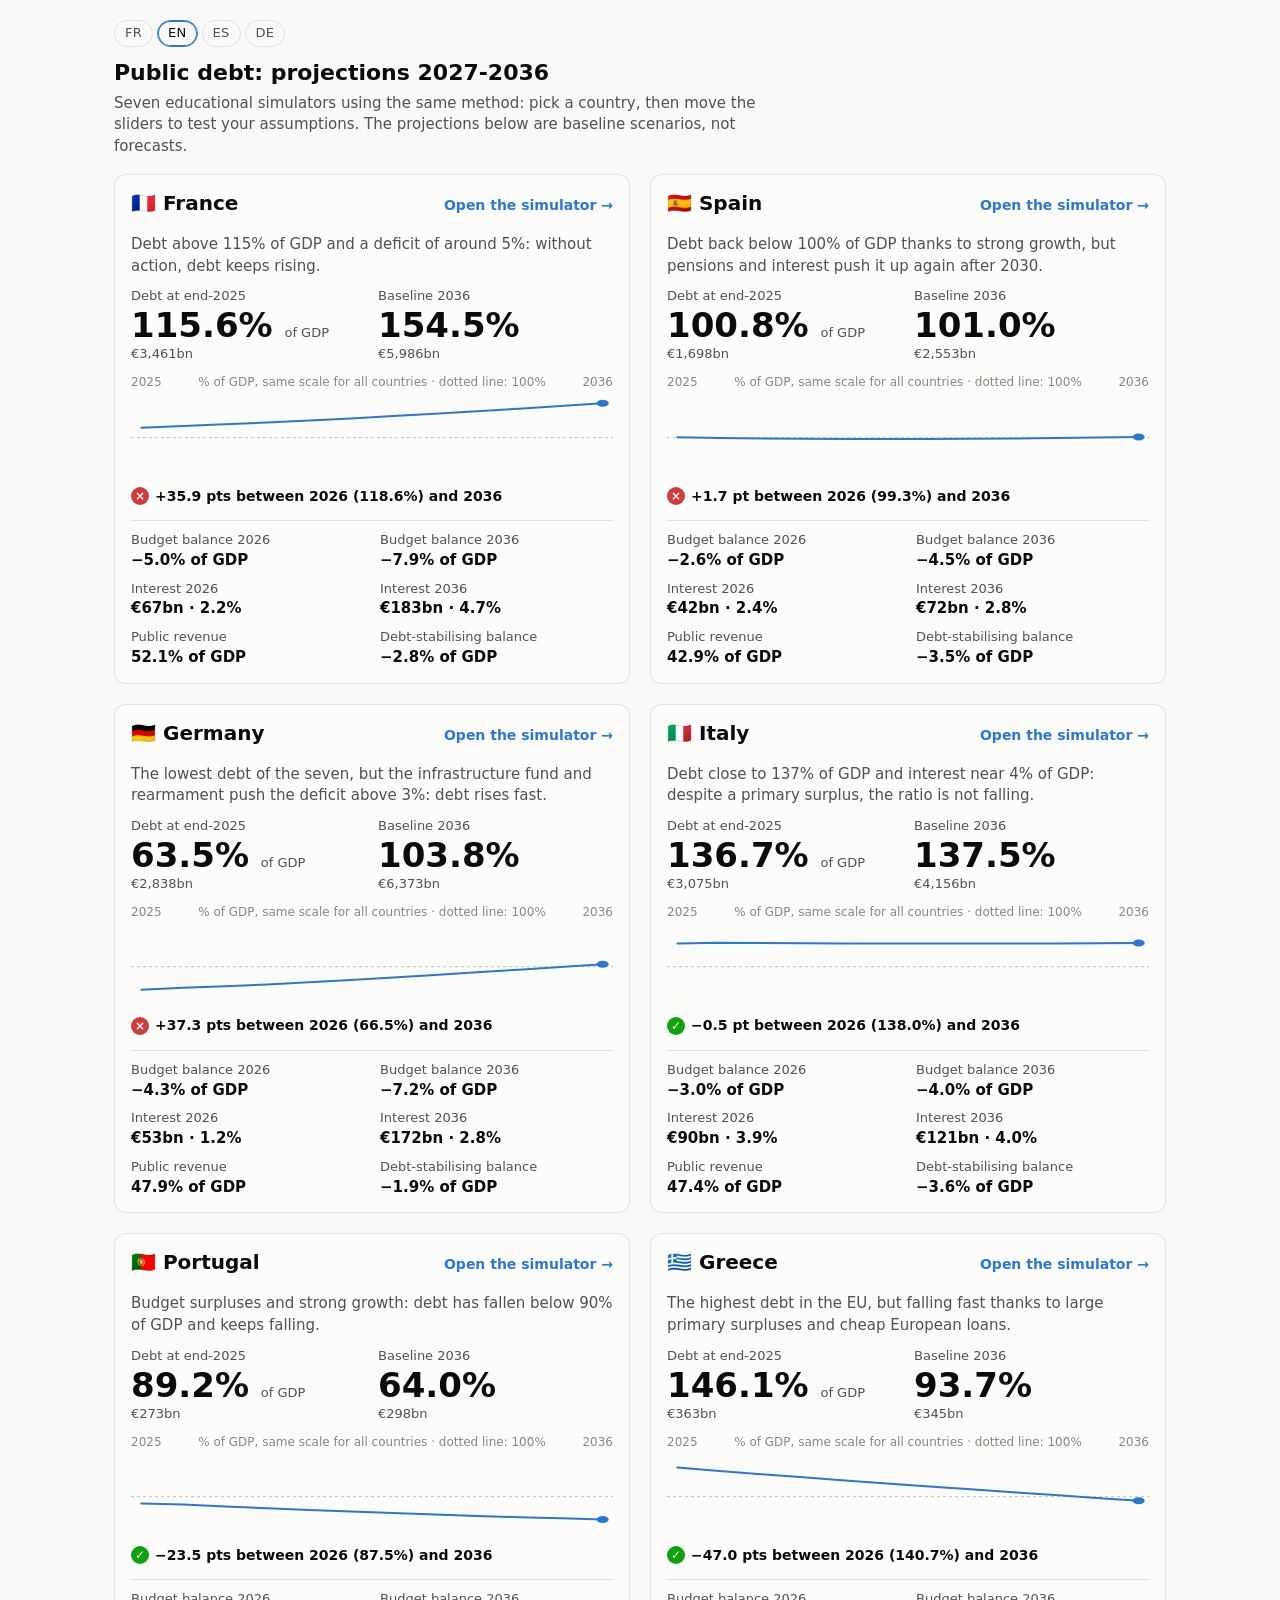
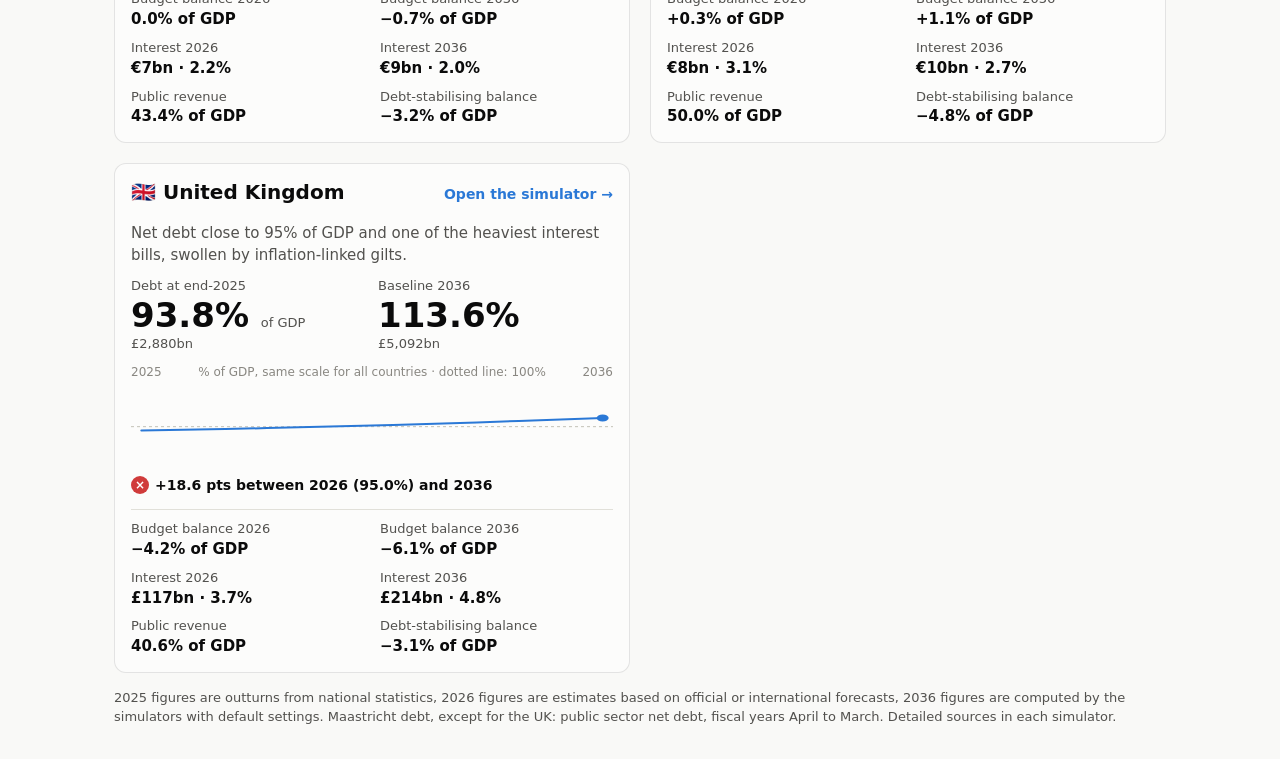
==== index.html @ 8c5188bf "Add Italy, Portugal and Greece simulators on a shared model The three new countries use a parametris" ====
<!doctype html>
<html lang="fr">
<head>
  <meta charset="utf-8">
  <meta name="viewport" content="width=device-width, initial-scale=1">
  <title>Dette publique en Europe : sept pays</title>
  <script>
    // Anciens liens de partage du simulateur français (réglages après « # ») : redirection.
    if (location.hash.length > 1) location.replace('fr/' + location.search + location.hash);
  </script>
  <link rel="stylesheet" href="style.css?v=10">
</head>
<body>
  <header class="entete accueil-entete">
    <div>
      <div class="barre-nav">
        <nav class="langues" id="langues" aria-label="Langue"></nav>
      </div>
      <h1 data-t="accueil.h1">Dette publique : projections 2027-2036</h1>
      <p class="chapo" data-t="accueil.chapo"></p>
    </div>
  </header>

  <main class="accueil" id="pays" aria-live="polite"></main>

  <p class="note accueil-note" data-t="accueil.note"></p>

  <script src="i18n.js?v=4"></script>
  <script src="fr/model.js?v=10"></script>
  <script src="es/model.js?v=3"></script>
  <script src="de/model.js?v=1"></script>
  <script src="uk/model.js?v=1"></script>
  <script src="modele.js?v=1"></script>
  <script src="it/model.js?v=1"></script>
  <script src="pt/model.js?v=1"></script>
  <script src="gr/model.js?v=1"></script>
  <script src="accueil.js?v=7"></script>
</body>
</html>
---- style.css ----
:root {
  color-scheme: light;
  --plan: #f9f9f7;
  --surface: #fcfcfb;
  --encre: #0b0b0b;
  --encre-2: #52514e;
  --muet: #898781;
  --grille: #e1e0d9;
  --axe: #c3c2b7;
  --bordure: rgba(11, 11, 11, 0.10);
  --serie-1: #2a78d6;
  --serie-2: #eb6834;
  --reference: #898781;
  --bon: #0ca30c;
  --alerte: #fab219;
  --critique: #d03b3b;
  --lavis: rgba(42, 120, 214, 0.08);
}
@media (prefers-color-scheme: dark) {
  :root {
    color-scheme: dark;
    --plan: #0d0d0d;
    --surface: #1a1a19;
    --encre: #ffffff;
    --encre-2: #c3c2b7;
    --grille: #2c2c2a;
    --axe: #383835;
    --bordure: rgba(255, 255, 255, 0.10);
    --serie-1: #3987e5;
    --serie-2: #d95926;
    --lavis: rgba(57, 135, 229, 0.12);
  }
}

* { box-sizing: border-box; }
body {
  margin: 0;
  background: var(--plan);
  color: var(--encre);
  font: 15px/1.45 system-ui, -apple-system, "Segoe UI", sans-serif;
}
h1 { font-size: 22px; margin: 0 0 4px; }
h2 { font-size: 15px; margin: 0; font-weight: 600; }
a { color: inherit; }

.entete {
  display: flex; flex-wrap: wrap; gap: 16px; align-items: flex-end; justify-content: space-between;
  padding: 20px 24px 16px; max-width: 1440px; margin: 0 auto;
}
.barre-nav { display: flex; flex-wrap: wrap; justify-content: space-between; align-items: center; gap: 8px 16px; margin: 0 0 10px; }
.pays, .langues { display: flex; flex-wrap: wrap; gap: 4px; }
.pays a, .langues a {
  text-decoration: none; font-size: 13px; color: var(--encre-2);
  padding: 3px 10px; border: 1px solid var(--bordure); border-radius: 999px;
}
.pays a:hover, .langues a:hover { background: var(--lavis); }
.langues a { font-variant-numeric: tabular-nums; letter-spacing: .02em; }
.pays a[aria-current="page"], .langues a[aria-current="true"] { color: var(--encre); border-color: var(--serie-1); box-shadow: inset 0 0 0 1px var(--serie-1); }
.chapo { margin: 0; color: var(--encre-2); max-width: 70ch; }
.prereglages { display: flex; flex-wrap: wrap; gap: 8px; }
.choix { display: flex; flex-direction: column; gap: 10px; min-width: 0; }
.partis { display: flex; flex-wrap: wrap; align-items: center; gap: 8px 12px; }
.partis[hidden] { display: none; }
.libelle-partis { font-size: 13px; font-weight: 600; color: var(--encre-2); }
button {
  font: inherit; color: var(--encre); background: var(--surface);
  border: 1px solid var(--bordure); border-radius: 8px; padding: 6px 12px; cursor: pointer;
}
button:hover { background: var(--lavis); }
button[aria-pressed="true"] { border-color: var(--serie-1); box-shadow: inset 0 0 0 1px var(--serie-1); }

.page {
  display: grid; grid-template-columns: 340px minmax(0, 1fr); gap: 20px;
  padding: 0 24px 40px; max-width: 1440px; margin: 0 auto; align-items: start;
}
.curseurs {
  position: sticky; top: 12px; max-height: calc(100vh - 24px); overflow-y: auto;
  background: var(--surface); border: 1px solid var(--bordure); border-radius: 12px; padding: 4px 16px 12px;
}
.groupe { border-bottom: 1px solid var(--grille); padding: 8px 0; }
.groupe:last-child { border-bottom: 0; }
.groupe > summary { font-weight: 600; cursor: pointer; padding: 4px 0; }
.curseur { margin: 10px 0 14px; }
.curseur .ligne { display: flex; justify-content: space-between; gap: 8px; align-items: baseline; }
.curseur label { font-size: 14px; }
.curseur output { font-variant-numeric: tabular-nums; font-weight: 600; white-space: nowrap; }
.curseur.modifie output::after {
  content: ""; display: inline-block; width: 6px; height: 6px; border-radius: 50%;
  background: var(--serie-1); margin-left: 6px; vertical-align: middle;
}
.curseur input[type="range"] { width: 100%; margin: 6px 0 2px; accent-color: var(--serie-1); }
.curseur .repere { font-size: 12px; color: var(--muet); margin: 0; }
.curseur.inactif { opacity: 0.45; }

/* Bandeau fixe des résultats, affiché quand les tuiles sont hors de l'écran. */
.bandeau {
  position: fixed; top: 0; left: 0; right: 0; z-index: 20;
  background: var(--surface); border-bottom: 1px solid var(--bordure);
  box-shadow: 0 2px 10px rgba(0, 0, 0, 0.08);
  transform: translateY(-110%); transition: transform .2s ease; visibility: hidden;
}
.bandeau.visible { transform: none; visibility: visible; }
.bandeau-contenu {
  display: flex; align-items: center; gap: 8px 24px; max-width: 1440px; margin: 0 auto; padding: 8px 24px;
}
.bandeau .verdict { margin: 0; }
.bandeau-case { display: flex; flex-direction: column; min-width: 0; line-height: 1.25; }
.bandeau-case .libelle { color: var(--encre-2); font-size: 12px; }
.bandeau-case b { font-size: 18px; font-variant-numeric: tabular-nums; white-space: nowrap; border-radius: 4px; }
.bandeau-case b small { font-size: 12px; font-weight: 400; color: var(--encre-2); }
.bandeau-case .detail { color: var(--encre-2); font-size: 12px; white-space: nowrap; overflow: hidden; text-overflow: ellipsis; }
.bandeau-case b.flash { animation: flash .6s ease-out; }
@keyframes flash { from { background: var(--lavis); box-shadow: 0 0 0 3px var(--lavis); } to { background: transparent; box-shadow: none; } }
@media (prefers-reduced-motion: reduce) {
  .bandeau { transition: none; }
  .bandeau-case b.flash { animation: none; }
}
.avec-bandeau .curseurs { top: 76px; max-height: calc(100vh - 88px); }
@media (max-width: 600px) {
  .bandeau-contenu { display: grid; grid-template-columns: auto 1fr 1fr; gap: 4px 12px; padding: 6px 16px; }
  .bandeau .verdict { grid-row: span 2; }
  .bandeau-case b { font-size: 16px; }
}

.resultats { display: grid; gap: 16px; min-width: 0; container-type: inline-size; }
.tuiles { display: grid; grid-template-columns: 1.4fr 1fr 1fr; gap: 12px; }
.tuiles .tuile.hero { grid-row: span 2; }
.tuile {
  background: var(--surface); border: 1px solid var(--bordure); border-radius: 12px; padding: 14px 16px;
  min-width: 0;
}
.tuile .libelle { color: var(--encre-2); font-size: 13px; }
.tuile .valeur { font-size: 26px; font-weight: 600; line-height: 1.2; margin-top: 2px; }
.tuile.hero .valeur { font-size: 52px; line-height: 1.05; }
.tuile .detail { color: var(--encre-2); font-size: 13px; margin-top: 4px; }
.verdict { display: inline-flex; align-items: center; gap: 6px; margin-top: 8px; font-weight: 600; font-size: 14px; }
.verdict .pastille {
  width: 18px; height: 18px; border-radius: 50%; display: inline-grid; place-items: center;
  color: #fff; font-size: 12px; line-height: 1;
}
.verdict[data-etat="bon"] .pastille { background: var(--bon); }
.verdict[data-etat="alerte"] .pastille { background: var(--alerte); color: #0b0b0b; }
.verdict[data-etat="critique"] .pastille { background: var(--critique); }

.carte {
  background: var(--surface); border: 1px solid var(--bordure); border-radius: 12px; padding: 14px 16px;
  min-width: 0;
}
.carte > header { display: flex; flex-wrap: wrap; gap: 8px 16px; justify-content: space-between; align-items: baseline; margin-bottom: 6px; }
.carte summary { font-weight: 600; cursor: pointer; }
.duo { display: grid; grid-template-columns: 1fr 1fr; gap: 16px; }
.legende { display: flex; flex-wrap: wrap; gap: 4px 14px; font-size: 13px; color: var(--encre-2); }
.legende span { display: inline-flex; align-items: center; gap: 6px; }
.legende i { width: 14px; height: 2px; border-radius: 1px; display: inline-block; }
.note { margin: 6px 0 0; font-size: 13px; color: var(--encre-2); }
.fiche-parti h3 { font-size: 14px; margin: 12px 0 4px; }
.fiche-parti ul { margin: 0; padding-left: 20px; }
.fiche-parti li { margin: 3px 0; }
.date-parti { margin: 0; font-size: 13px; color: var(--encre-2); }
.avis-parti { margin: 12px 0 0; padding: 8px 12px; border-left: 3px solid var(--serie-1); background: var(--lavis); border-radius: 4px; }
.fiche-parti .note a { overflow-wrap: anywhere; }
.graphique { position: relative; width: 100%; }
.graphique svg { display: block; width: 100%; overflow: visible; }
.graphique text { font: 12px system-ui, -apple-system, "Segoe UI", sans-serif; fill: var(--muet); font-variant-numeric: tabular-nums; }
.graphique text.etiquette { fill: var(--encre); font-weight: 600; }

.infobulle {
  position: fixed; z-index: 10; pointer-events: none;
  background: var(--surface); border: 1px solid var(--bordure); border-radius: 8px;
  box-shadow: 0 4px 16px rgba(0, 0, 0, 0.14); padding: 8px 10px; font-size: 13px; min-width: 150px;
}
.infobulle b { display: block; margin-bottom: 4px; }
.infobulle div { display: flex; justify-content: space-between; gap: 14px; color: var(--encre-2); }
.infobulle div span:first-child { display: inline-flex; align-items: center; gap: 6px; }
.infobulle i { width: 10px; height: 2px; display: inline-block; border-radius: 1px; }
.infobulle div span:last-child { color: var(--encre); font-variant-numeric: tabular-nums; font-weight: 600; }

.tableau-defilant { overflow-x: auto; margin-top: 10px; }
table { border-collapse: collapse; width: 100%; font-size: 13px; font-variant-numeric: tabular-nums; }
th, td { padding: 6px 10px; text-align: right; border-bottom: 1px solid var(--grille); white-space: nowrap; }
th { color: var(--encre-2); font-weight: 600; }
th:first-child, td:first-child { text-align: left; }
tr.depart td { color: var(--encre-2); }

.texte { margin-top: 10px; color: var(--encre-2); max-width: 80ch; }
.texte p { margin: 0 0 10px; }
.texte ul { margin: 0 0 10px; padding-left: 20px; }
.sources { list-style: none; padding: 0; margin: 10px 0 0; display: grid; gap: 12px; }
.sources li { font-size: 14px; }
.sources .usage { color: var(--encre-2); font-size: 13px; }

@media (max-width: 1000px) {
  .page { grid-template-columns: 1fr; padding: 0 16px 32px; }
  .entete { padding: 16px; }
  .curseurs { position: static; max-height: none; }
  .tuiles { grid-template-columns: 1fr 1fr; }
  .tuiles .tuile.hero { grid-column: 1 / -1; grid-row: auto; }
  .duo { grid-template-columns: 1fr; }
}

@container (max-width: 760px) {
  .tuiles { grid-template-columns: 1fr 1fr; }
  .tuiles .tuile.hero { grid-column: 1 / -1; grid-row: auto; }
  .duo { grid-template-columns: 1fr; }
}
@container (max-width: 460px) {
  .tuiles { grid-template-columns: 1fr; }
}

.groupe > .repere { font-size: 12px; color: var(--muet); margin: 4px 0 0; }
.poste { display: grid; grid-template-columns: 200px minmax(60px, 1fr) 270px; gap: 12px; align-items: center; padding: 5px 0; font-size: 14px; }
.poste .piste { position: relative; height: 12px; }
.poste .barre { position: absolute; left: 0; top: 0; bottom: 0; background: var(--serie-1); border-radius: 0 4px 4px 0; }
.poste .repere-depart { position: absolute; top: -3px; bottom: -3px; width: 2px; margin-left: -1px; background: var(--encre); box-shadow: 0 0 0 1px var(--surface); }
.poste .chiffres { color: var(--encre-2); font-size: 13px; font-variant-numeric: tabular-nums; text-align: right; white-space: nowrap; }
.poste .chiffres b { color: var(--encre); }
@container (max-width: 620px) {
  .poste { grid-template-columns: 1fr auto; gap: 2px 12px; }
  .poste .piste { grid-column: 1 / -1; grid-row: 2; }
  .poste .chiffres { white-space: normal; }
}

.groupe > .resume { font-size: 13px; font-weight: 600; margin: 8px 0 0; }

.groupe > summary { display: flex; align-items: center; gap: 8px; }
.groupe > summary::before { content: "▸"; color: var(--muet); width: 12px; }
.groupe[open] > summary::before { content: "▾"; }
.groupe > summary::-webkit-details-marker { display: none; }
.groupe > summary { list-style: none; }
.pastille-groupe {
  margin-left: auto; min-width: 20px; height: 20px; padding: 0 6px; border-radius: 10px;
  background: var(--serie-1); color: #fff; font-size: 12px; line-height: 20px; text-align: center;
}

/* Page d'accueil */
.accueil {
  display: grid; grid-template-columns: repeat(auto-fit, minmax(min(100%, 420px), 1fr)); gap: 20px;
  max-width: 1100px; margin: 0 auto; padding: 0 24px;
}
.pays-carte { display: flex; flex-direction: column; gap: 10px; text-decoration: none; color: inherit; transition: border-color .15s, box-shadow .15s; }
.pays-carte:hover, .pays-carte:focus-visible { border-color: var(--serie-1); box-shadow: inset 0 0 0 1px var(--serie-1); outline: none; }
.pays-carte h2 { font-size: 20px; }
.pays-carte .ouvrir { color: var(--serie-1); font-size: 14px; font-weight: 600; }
.pays-resume { margin: 0; color: var(--encre-2); }
.pays-hero { display: grid; grid-template-columns: 1fr 1fr; gap: 12px; }
.pays-hero .libelle, .pays-chiffres dt { color: var(--encre-2); font-size: 13px; }
.pays-hero .valeur { font-size: 34px; font-weight: 600; line-height: 1.15; }
.pays-hero .valeur .libelle { font-size: 13px; font-weight: 400; }
.pays-hero .detail { color: var(--encre-2); font-size: 13px; }
.mini-courbe { width: 100%; height: 72px; display: block; }
.mini-legende { display: flex; justify-content: space-between; gap: 8px; font-size: 12px; color: var(--muet); margin-bottom: -6px; }
.accueil-entete { max-width: 1100px; }
.pays-chiffres {
  display: grid; grid-template-columns: 1fr 1fr; gap: 8px 16px; margin: 4px 0 0;
  padding-top: 10px; border-top: 1px solid var(--grille);
}
.pays-chiffres dd { margin: 0; font-weight: 600; }
.accueil-note { max-width: 1100px; margin: 16px auto 32px; padding: 0 24px; }
@media (max-width: 600px) {
  .accueil, .accueil-note { padding: 0 16px; }
  .pays-hero .valeur { font-size: 28px; }
}
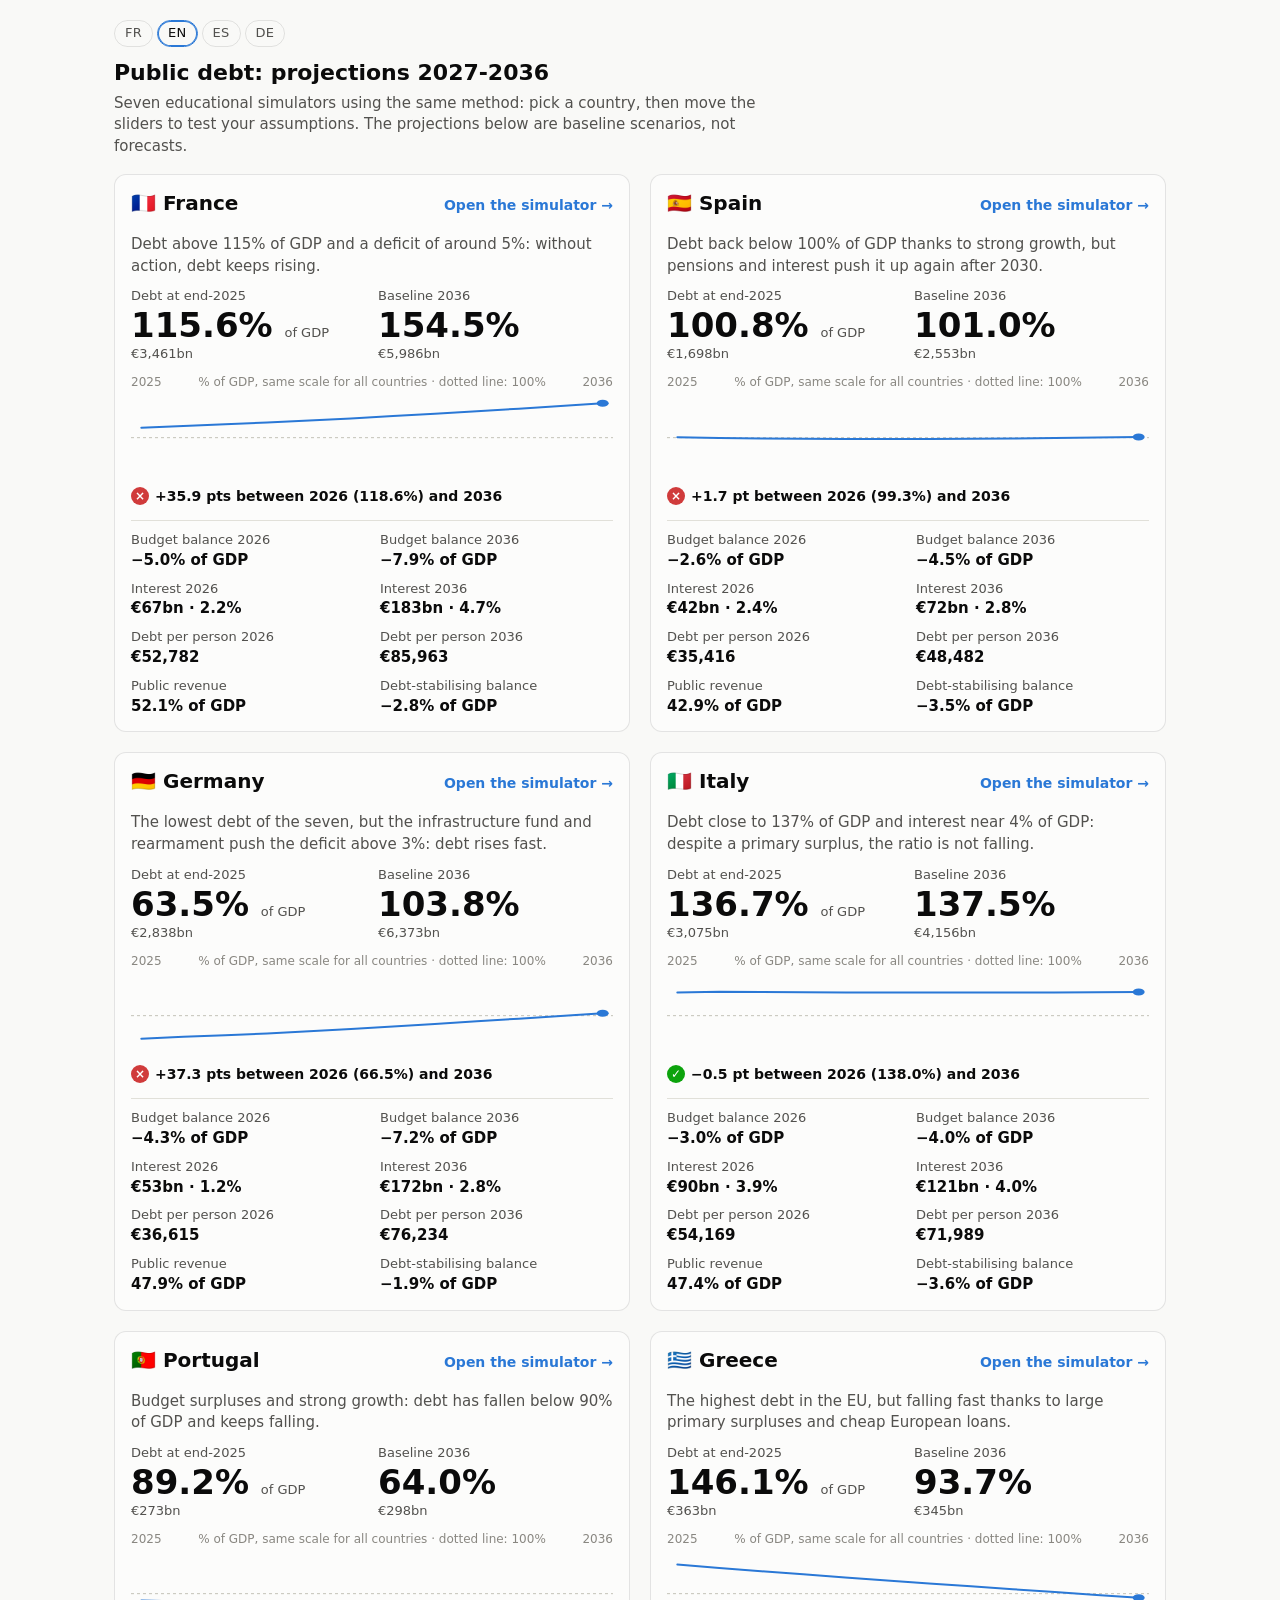
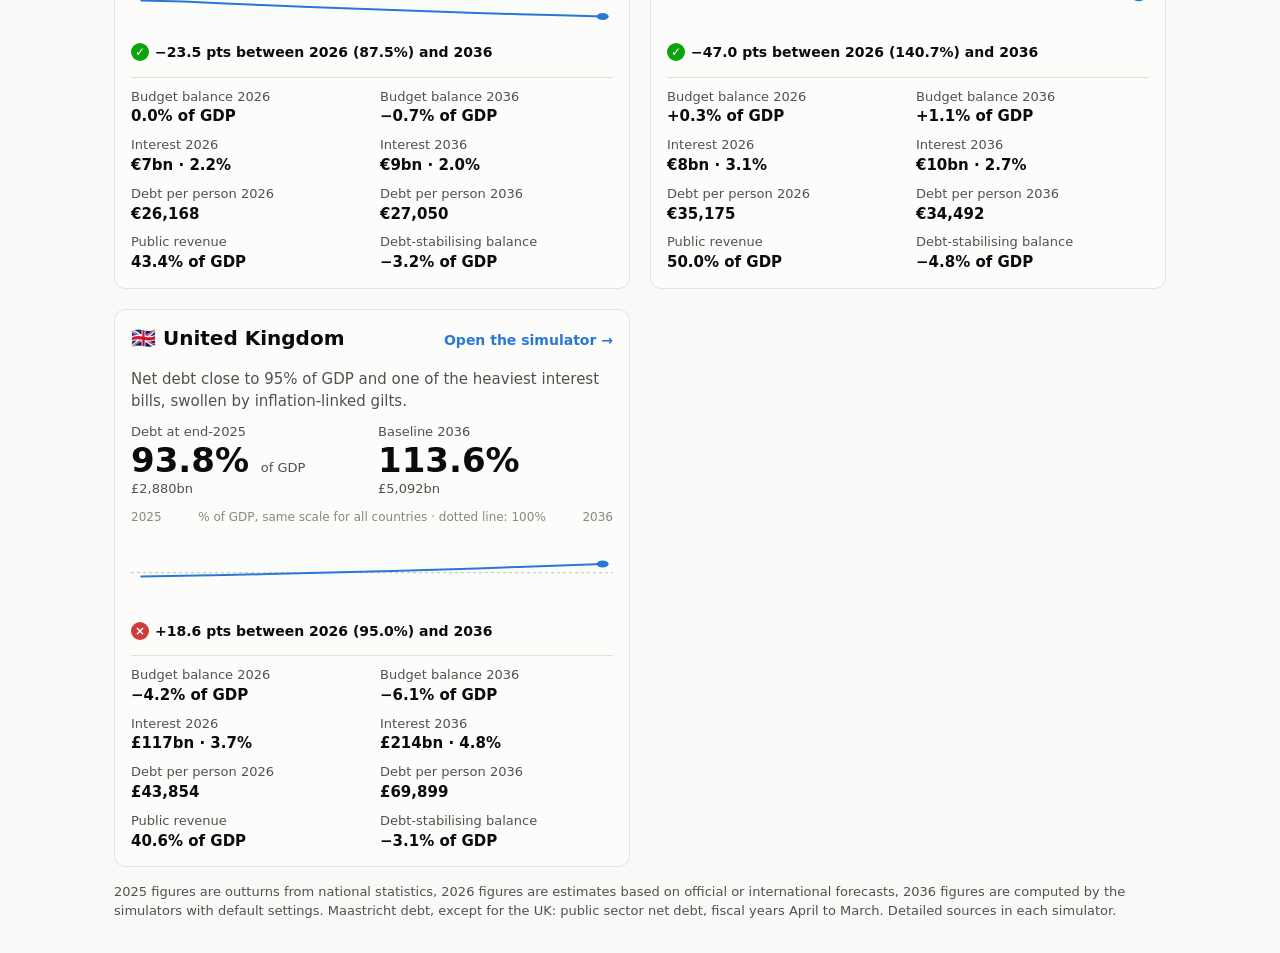
==== commit 6ebcb3fb: "Merge main: per-person indicators and party presets with the new countries Resolves script-version c" ====
--- a/index.html
+++ b/index.html
@@ -8,7 +8,7 @@
     // Anciens liens de partage du simulateur français (réglages après « # ») : redirection.
     if (location.hash.length > 1) location.replace('fr/' + location.search + location.hash);
   </script>
-  <link rel="stylesheet" href="style.css?v=10">
+  <link rel="stylesheet" href="style.css?v=14">
 </head>
 <body>
   <header class="entete accueil-entete">
@@ -25,15 +25,15 @@
 
   <p class="note accueil-note" data-t="accueil.note"></p>
 
-  <script src="i18n.js?v=4"></script>
-  <script src="fr/model.js?v=10"></script>
-  <script src="es/model.js?v=3"></script>
-  <script src="de/model.js?v=1"></script>
-  <script src="uk/model.js?v=1"></script>
+  <script src="i18n.js?v=5"></script>
+  <script src="fr/model.js?v=11"></script>
+  <script src="es/model.js?v=4"></script>
+  <script src="de/model.js?v=2"></script>
+  <script src="uk/model.js?v=2"></script>
   <script src="modele.js?v=1"></script>
   <script src="it/model.js?v=1"></script>
   <script src="pt/model.js?v=1"></script>
   <script src="gr/model.js?v=1"></script>
-  <script src="accueil.js?v=7"></script>
+  <script src="accueil.js?v=8"></script>
 </body>
 </html>
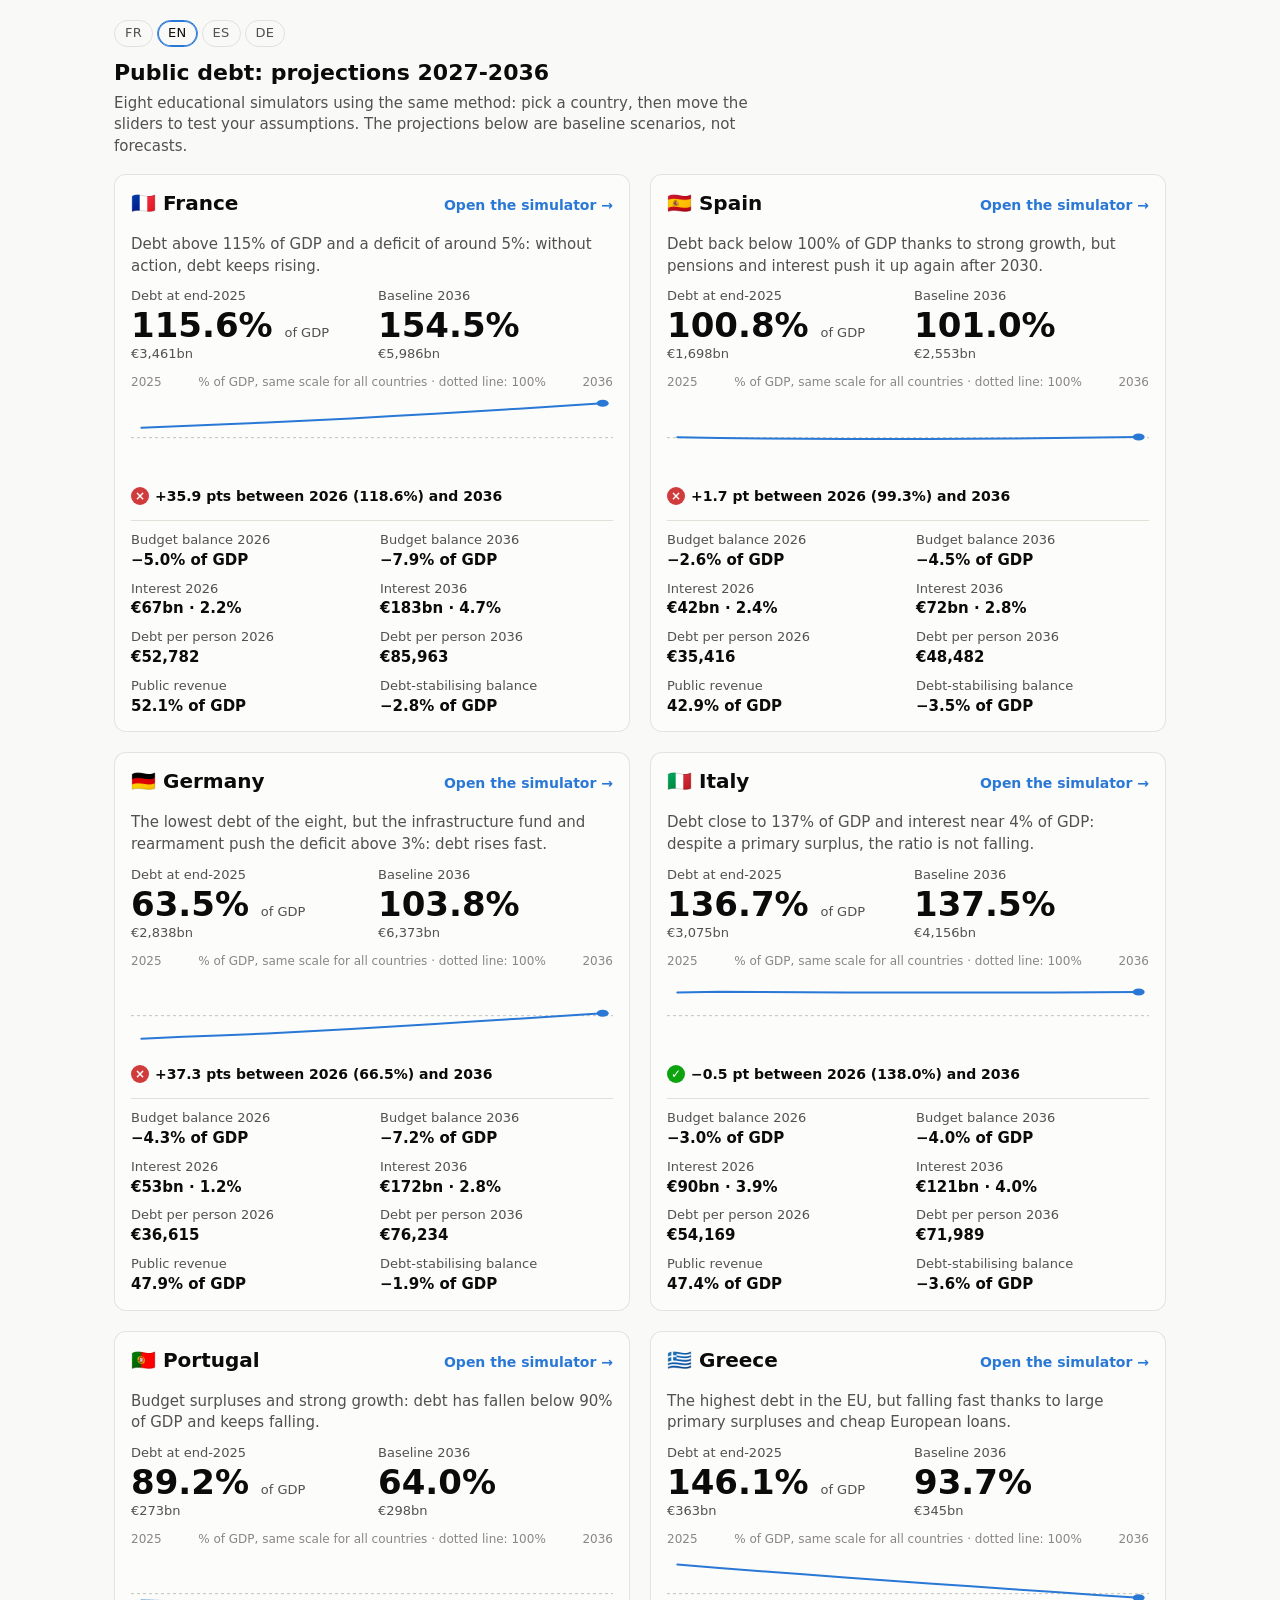
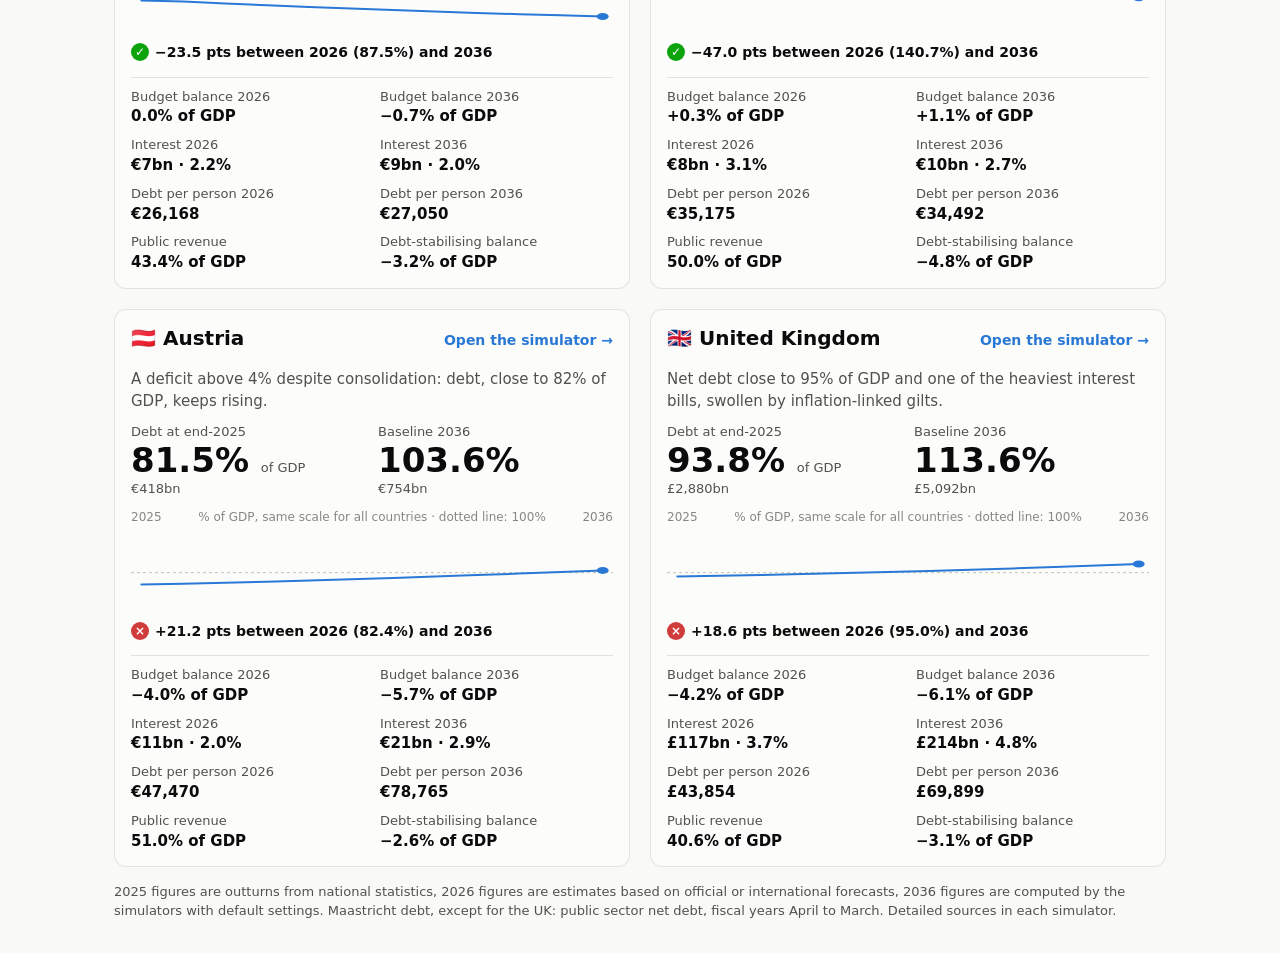
==== commit 5b9c22cc: "Add Austria simulator on the shared model Austria joins Italy, Portugal and Greece on modele.js: Sta" ====
--- a/index.html
+++ b/index.html
@@ -3,7 +3,7 @@
 <head>
   <meta charset="utf-8">
   <meta name="viewport" content="width=device-width, initial-scale=1">
-  <title>Dette publique en Europe : sept pays</title>
+  <title>Dette publique en Europe : huit pays</title>
   <script>
     // Anciens liens de partage du simulateur français (réglages après « # ») : redirection.
     if (location.hash.length > 1) location.replace('fr/' + location.search + location.hash);
@@ -25,7 +25,7 @@
 
   <p class="note accueil-note" data-t="accueil.note"></p>
 
-  <script src="i18n.js?v=5"></script>
+  <script src="i18n.js?v=6"></script>
   <script src="fr/model.js?v=11"></script>
   <script src="es/model.js?v=4"></script>
   <script src="de/model.js?v=2"></script>
@@ -34,6 +34,7 @@
   <script src="it/model.js?v=1"></script>
   <script src="pt/model.js?v=1"></script>
   <script src="gr/model.js?v=1"></script>
-  <script src="accueil.js?v=8"></script>
+  <script src="at/model.js?v=1"></script>
+  <script src="accueil.js?v=9"></script>
 </body>
 </html>
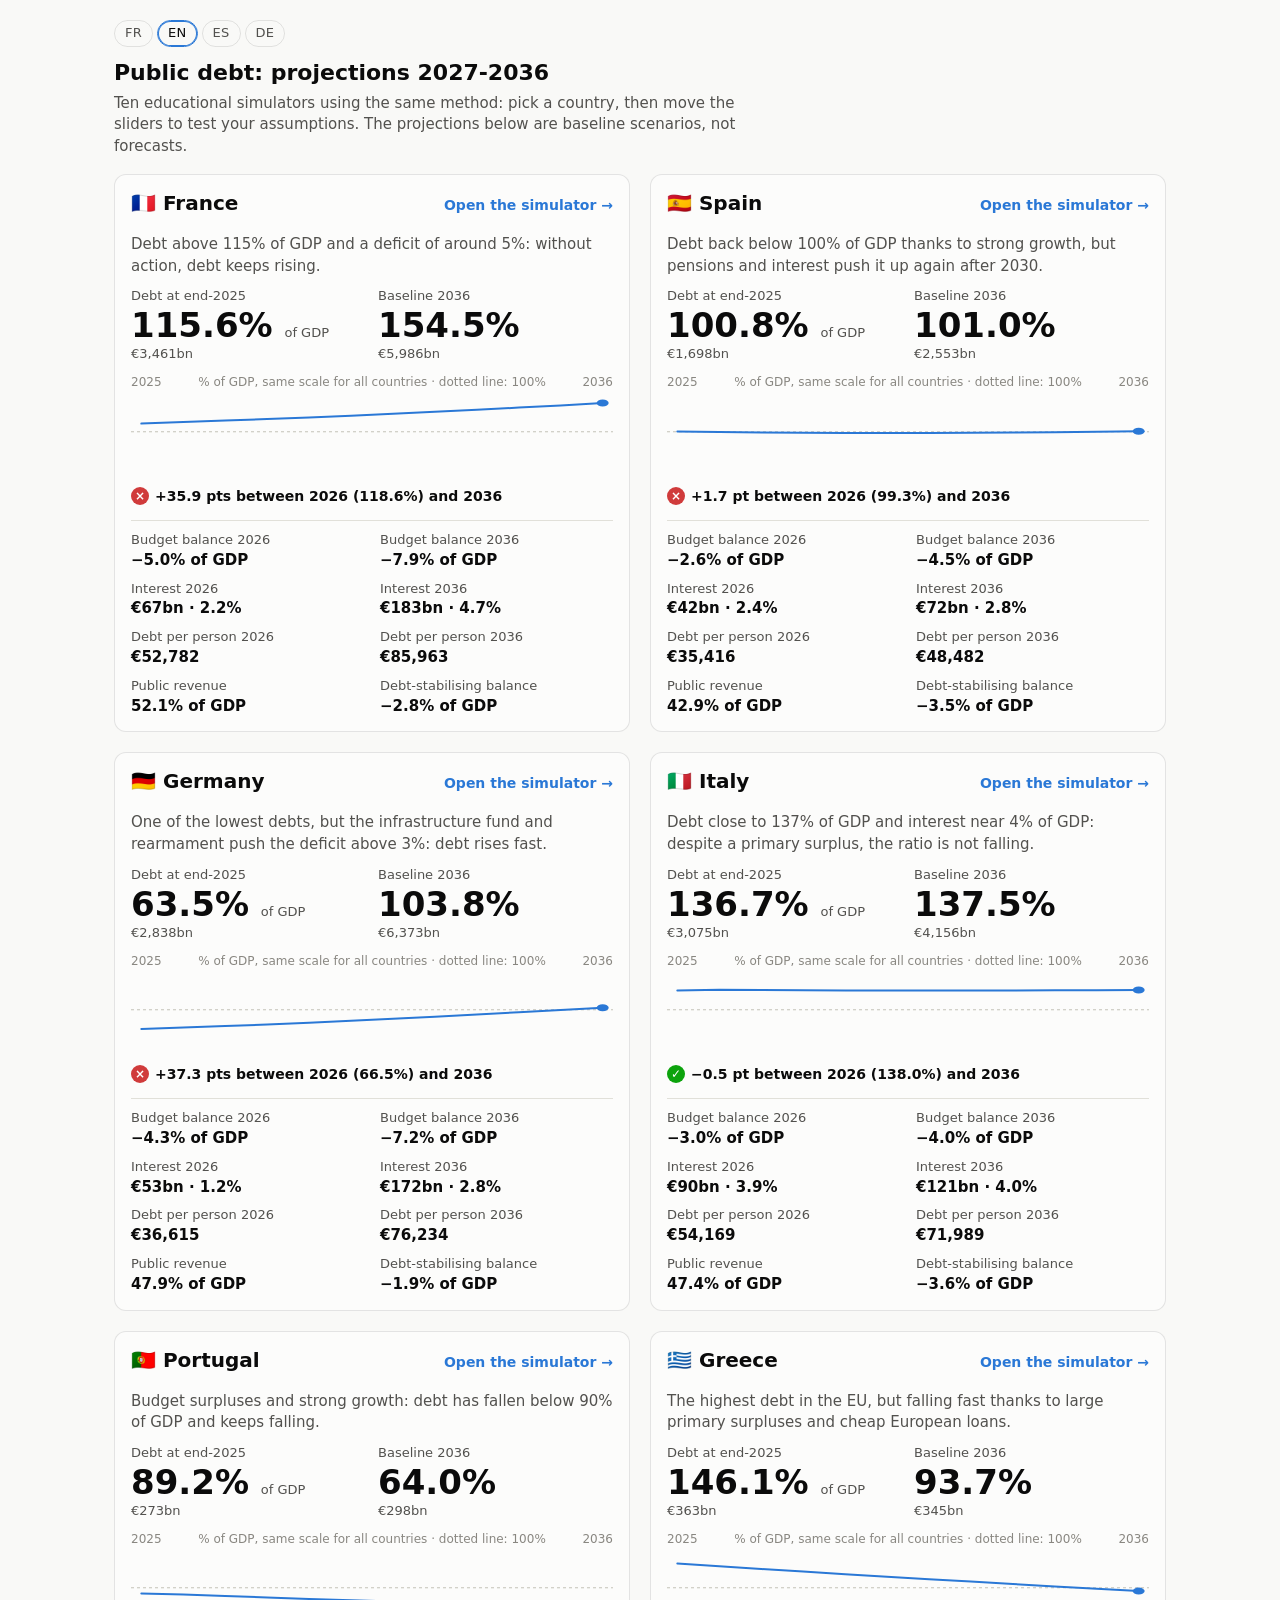
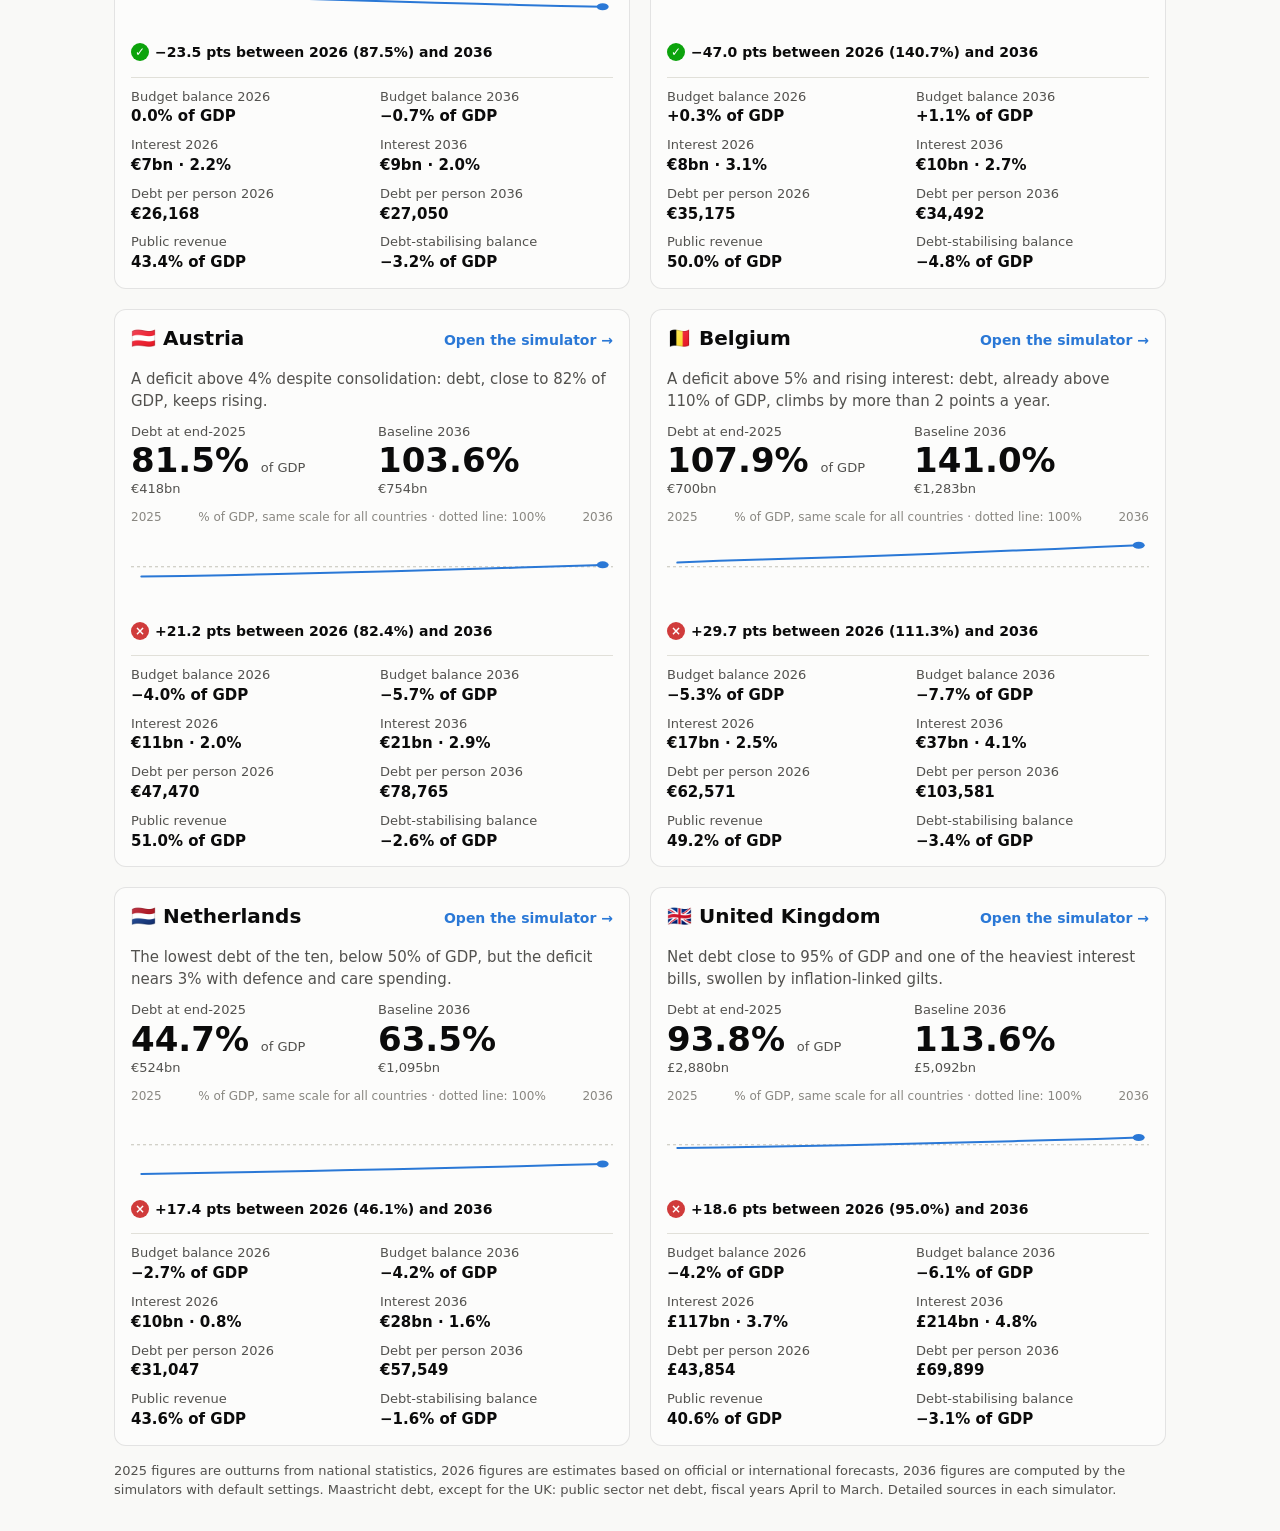
==== commit 6331e08d: "Add Belgium and Netherlands simulators on the shared model Figures checked against official sources:" ====
--- a/index.html
+++ b/index.html
@@ -3,7 +3,7 @@
 <head>
   <meta charset="utf-8">
   <meta name="viewport" content="width=device-width, initial-scale=1">
-  <title>Dette publique en Europe : huit pays</title>
+  <title>Dette publique en Europe : dix pays</title>
   <script>
     // Anciens liens de partage du simulateur français (réglages après « # ») : redirection.
     if (location.hash.length > 1) location.replace('fr/' + location.search + location.hash);
@@ -25,7 +25,7 @@
 
   <p class="note accueil-note" data-t="accueil.note"></p>
 
-  <script src="i18n.js?v=6"></script>
+  <script src="i18n.js?v=7"></script>
   <script src="fr/model.js?v=11"></script>
   <script src="es/model.js?v=4"></script>
   <script src="de/model.js?v=2"></script>
@@ -35,6 +35,8 @@
   <script src="pt/model.js?v=1"></script>
   <script src="gr/model.js?v=1"></script>
   <script src="at/model.js?v=1"></script>
-  <script src="accueil.js?v=9"></script>
+  <script src="be/model.js?v=1"></script>
+  <script src="nl/model.js?v=1"></script>
+  <script src="accueil.js?v=10"></script>
 </body>
 </html>
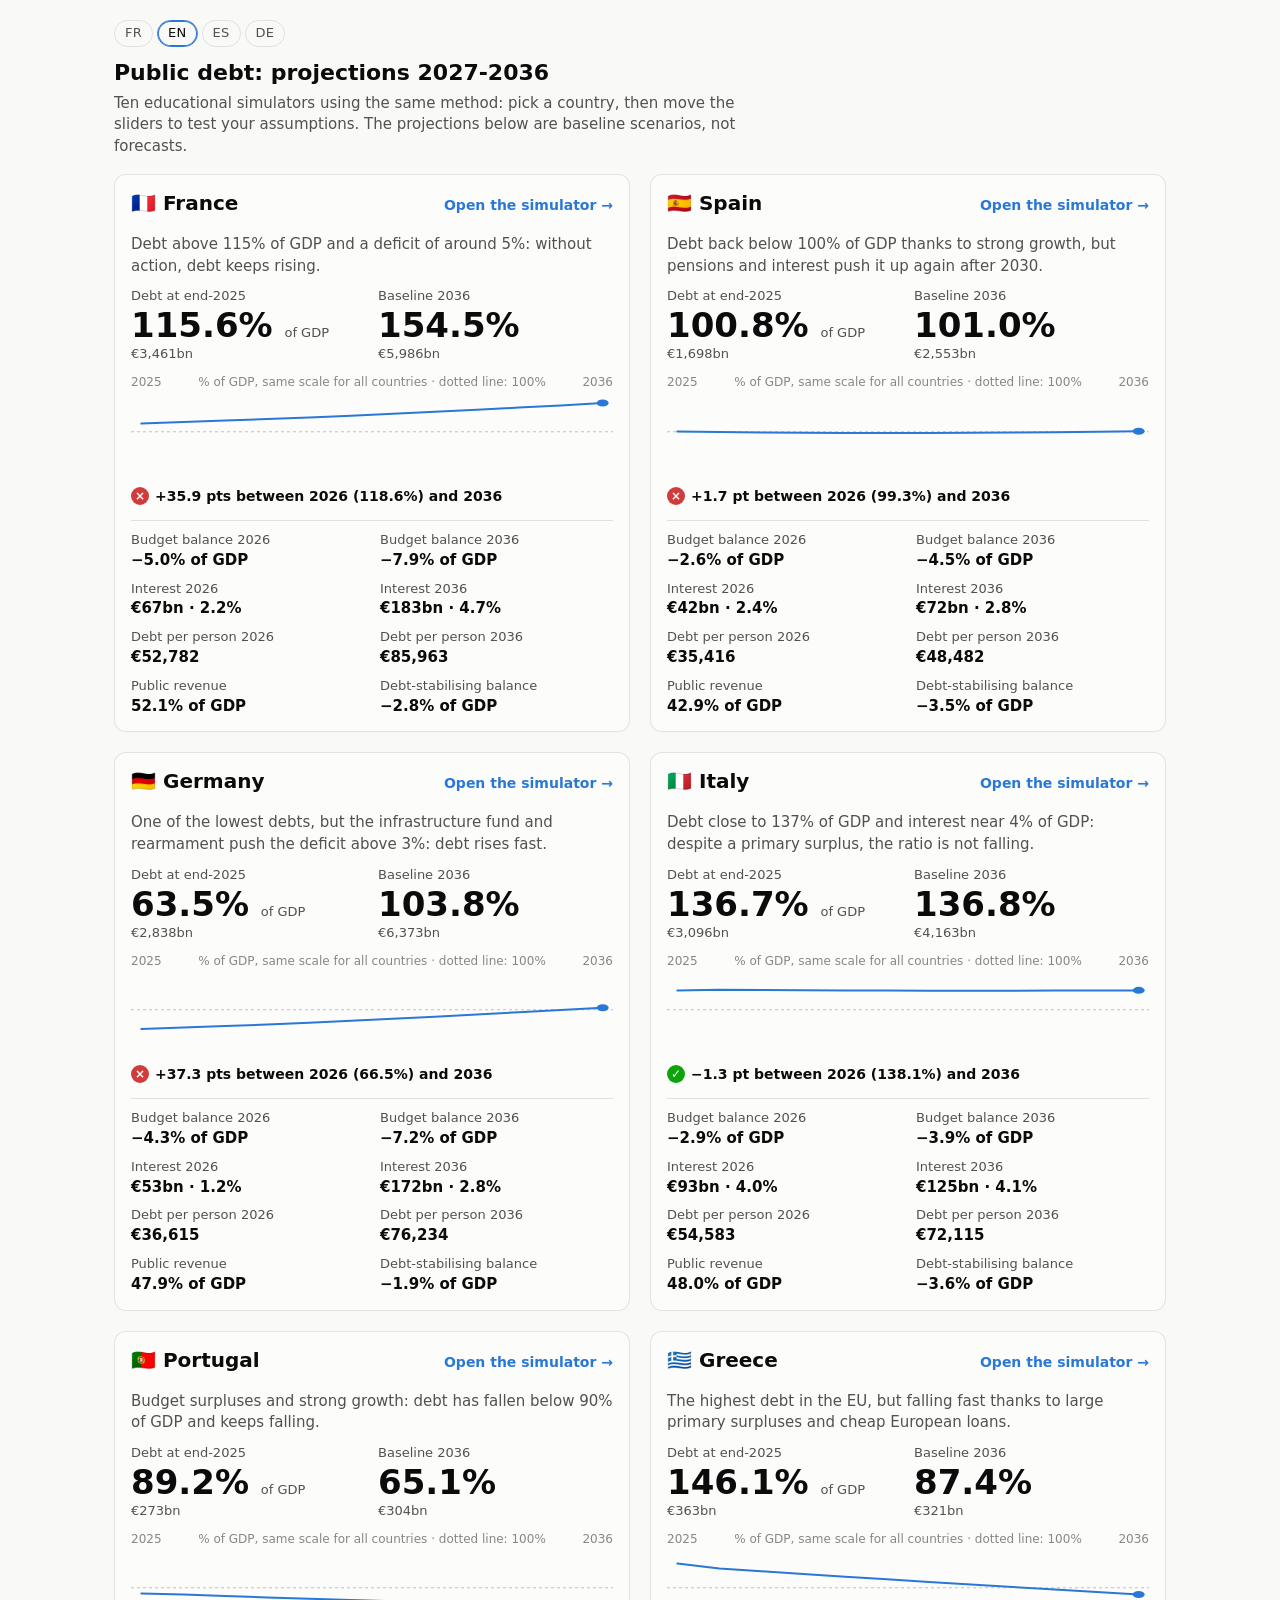
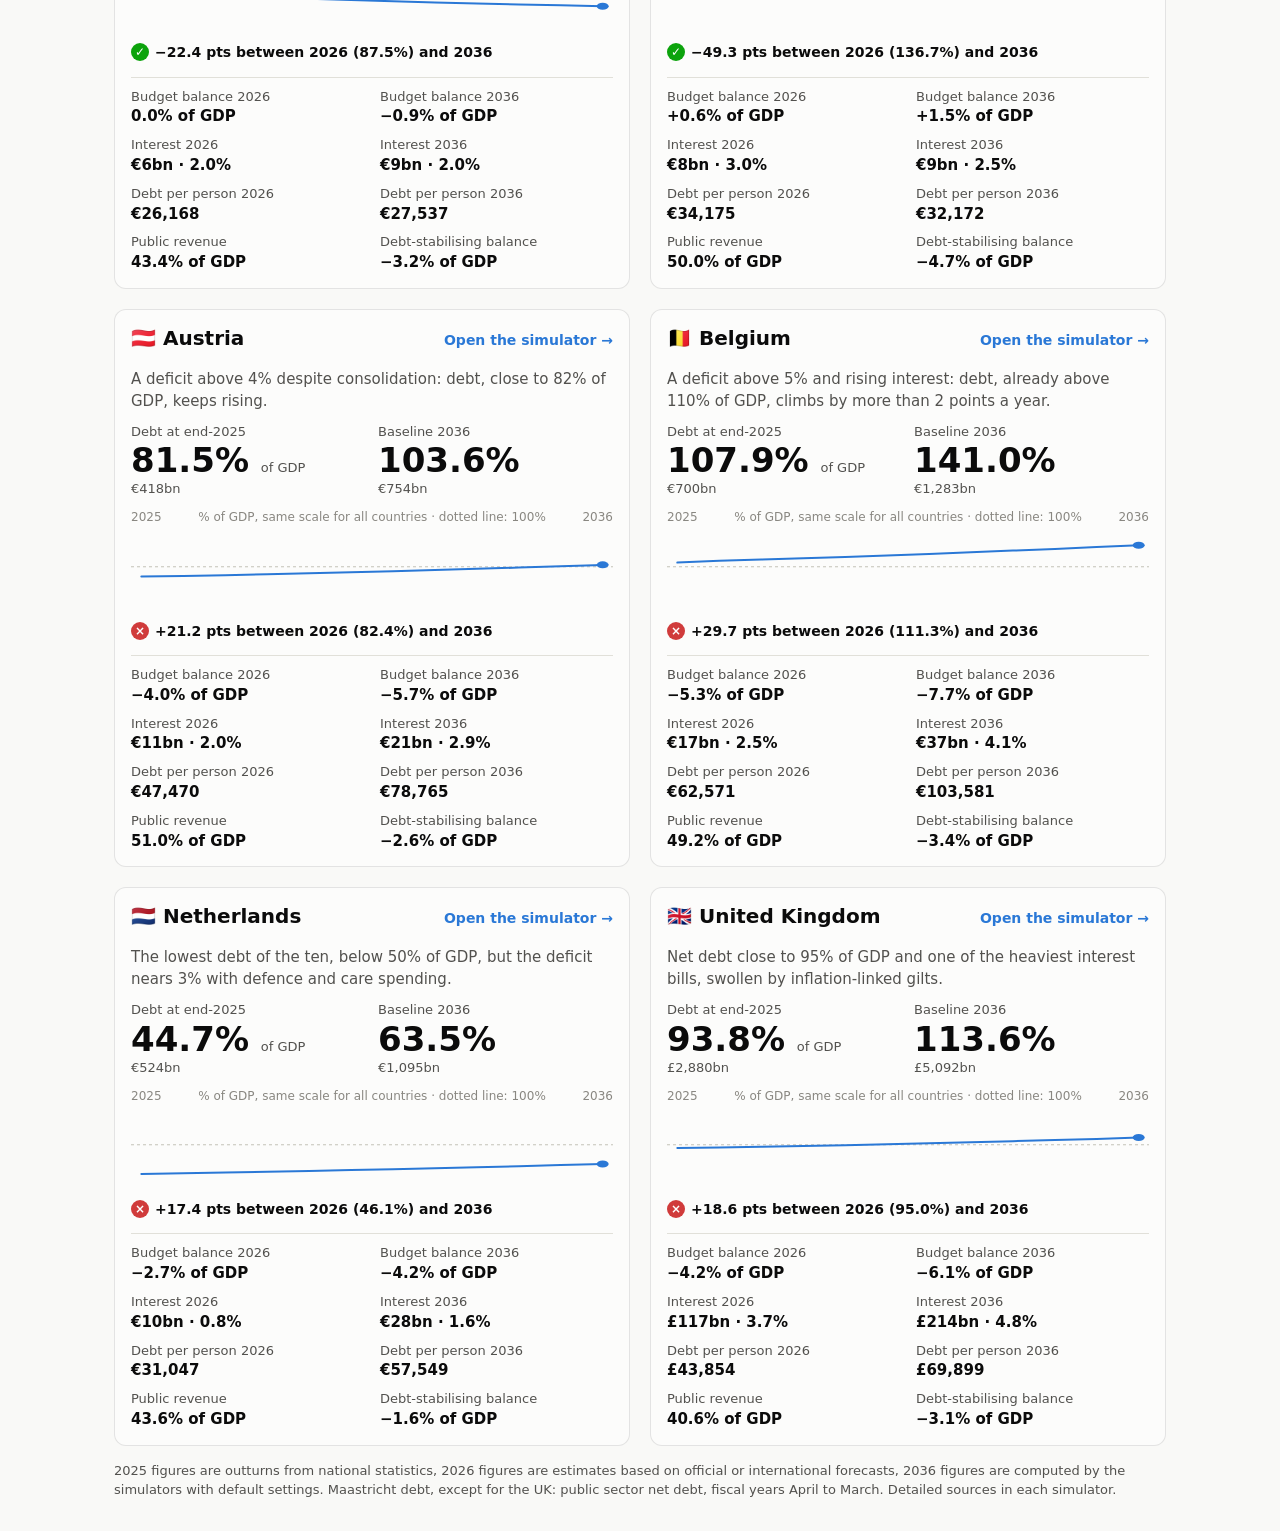
==== commit bd9851dd: "Check Italy, Portugal, Greece and Austria against official sources Replace press sources with offici" ====
--- a/index.html
+++ b/index.html
@@ -31,10 +31,10 @@
   <script src="de/model.js?v=2"></script>
   <script src="uk/model.js?v=2"></script>
   <script src="modele.js?v=1"></script>
-  <script src="it/model.js?v=1"></script>
-  <script src="pt/model.js?v=1"></script>
-  <script src="gr/model.js?v=1"></script>
-  <script src="at/model.js?v=1"></script>
+  <script src="it/model.js?v=2"></script>
+  <script src="pt/model.js?v=2"></script>
+  <script src="gr/model.js?v=2"></script>
+  <script src="at/model.js?v=2"></script>
   <script src="be/model.js?v=1"></script>
   <script src="nl/model.js?v=1"></script>
   <script src="accueil.js?v=10"></script>
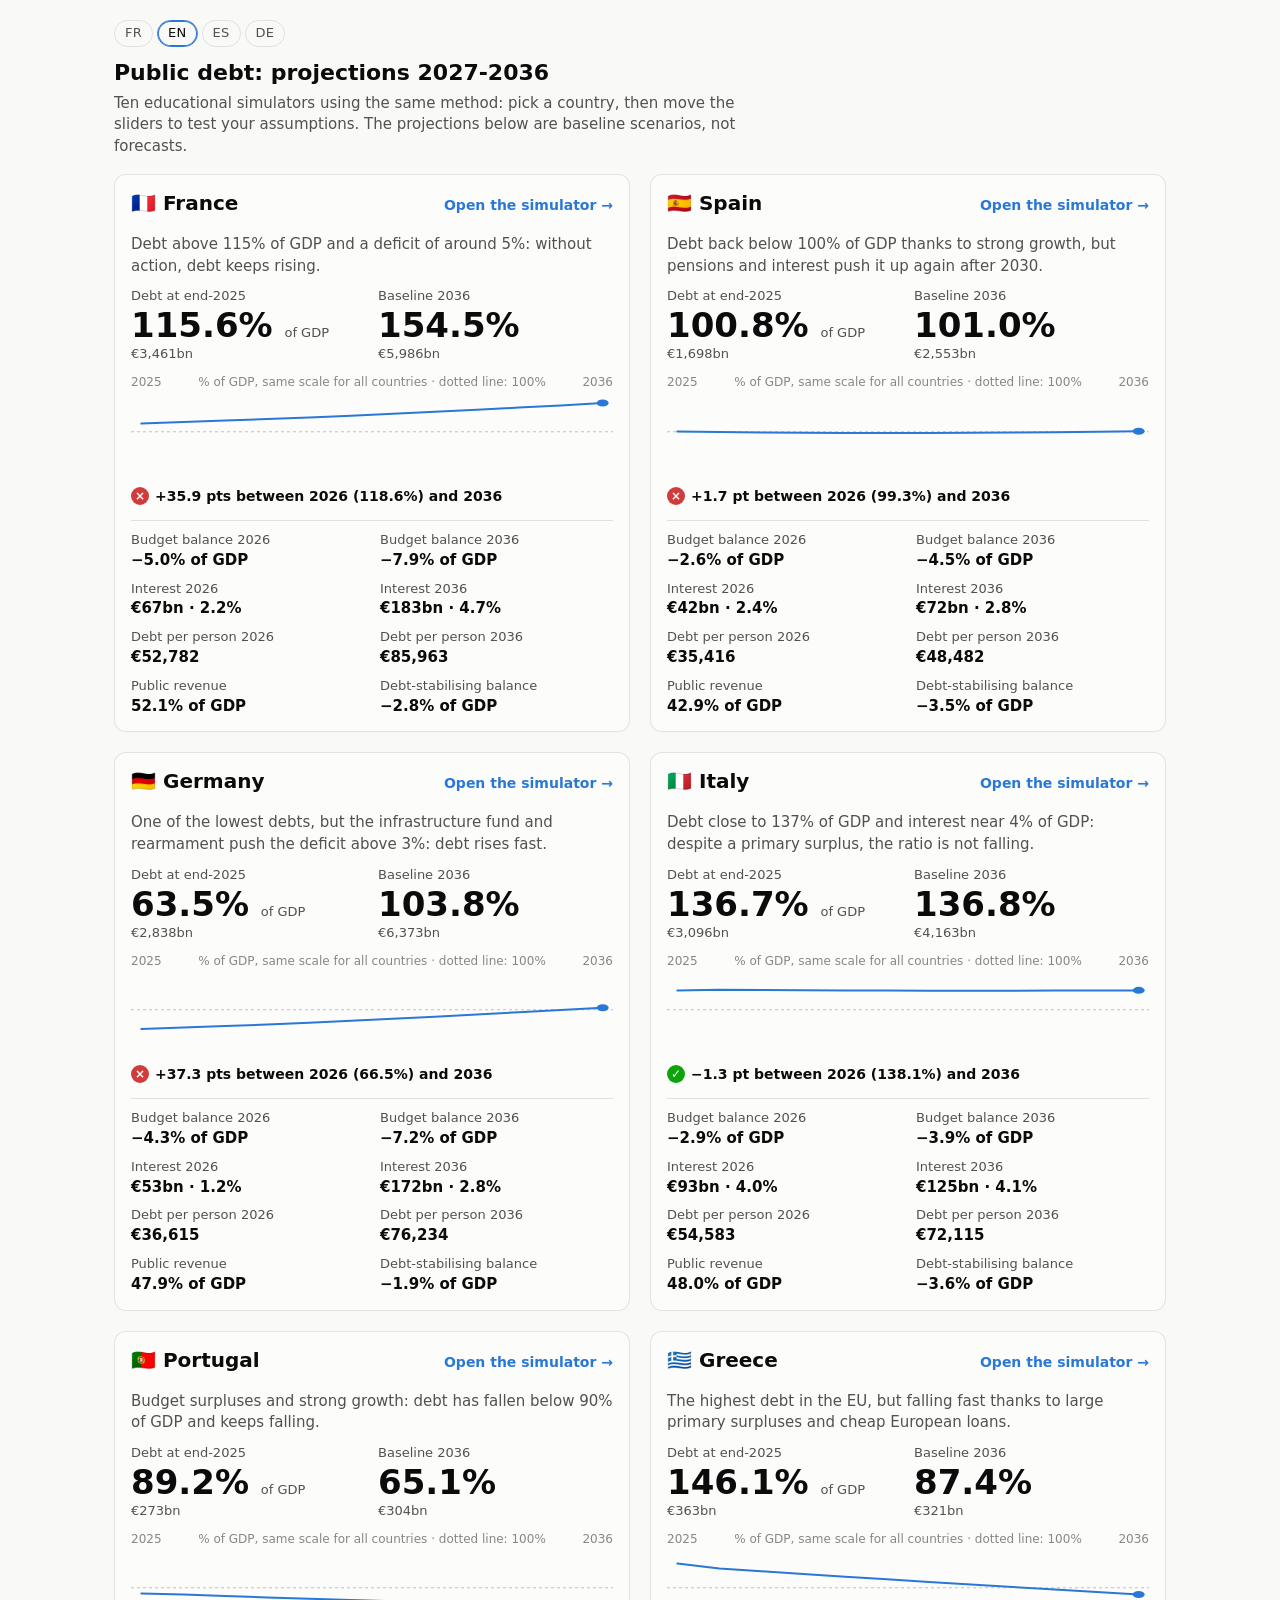
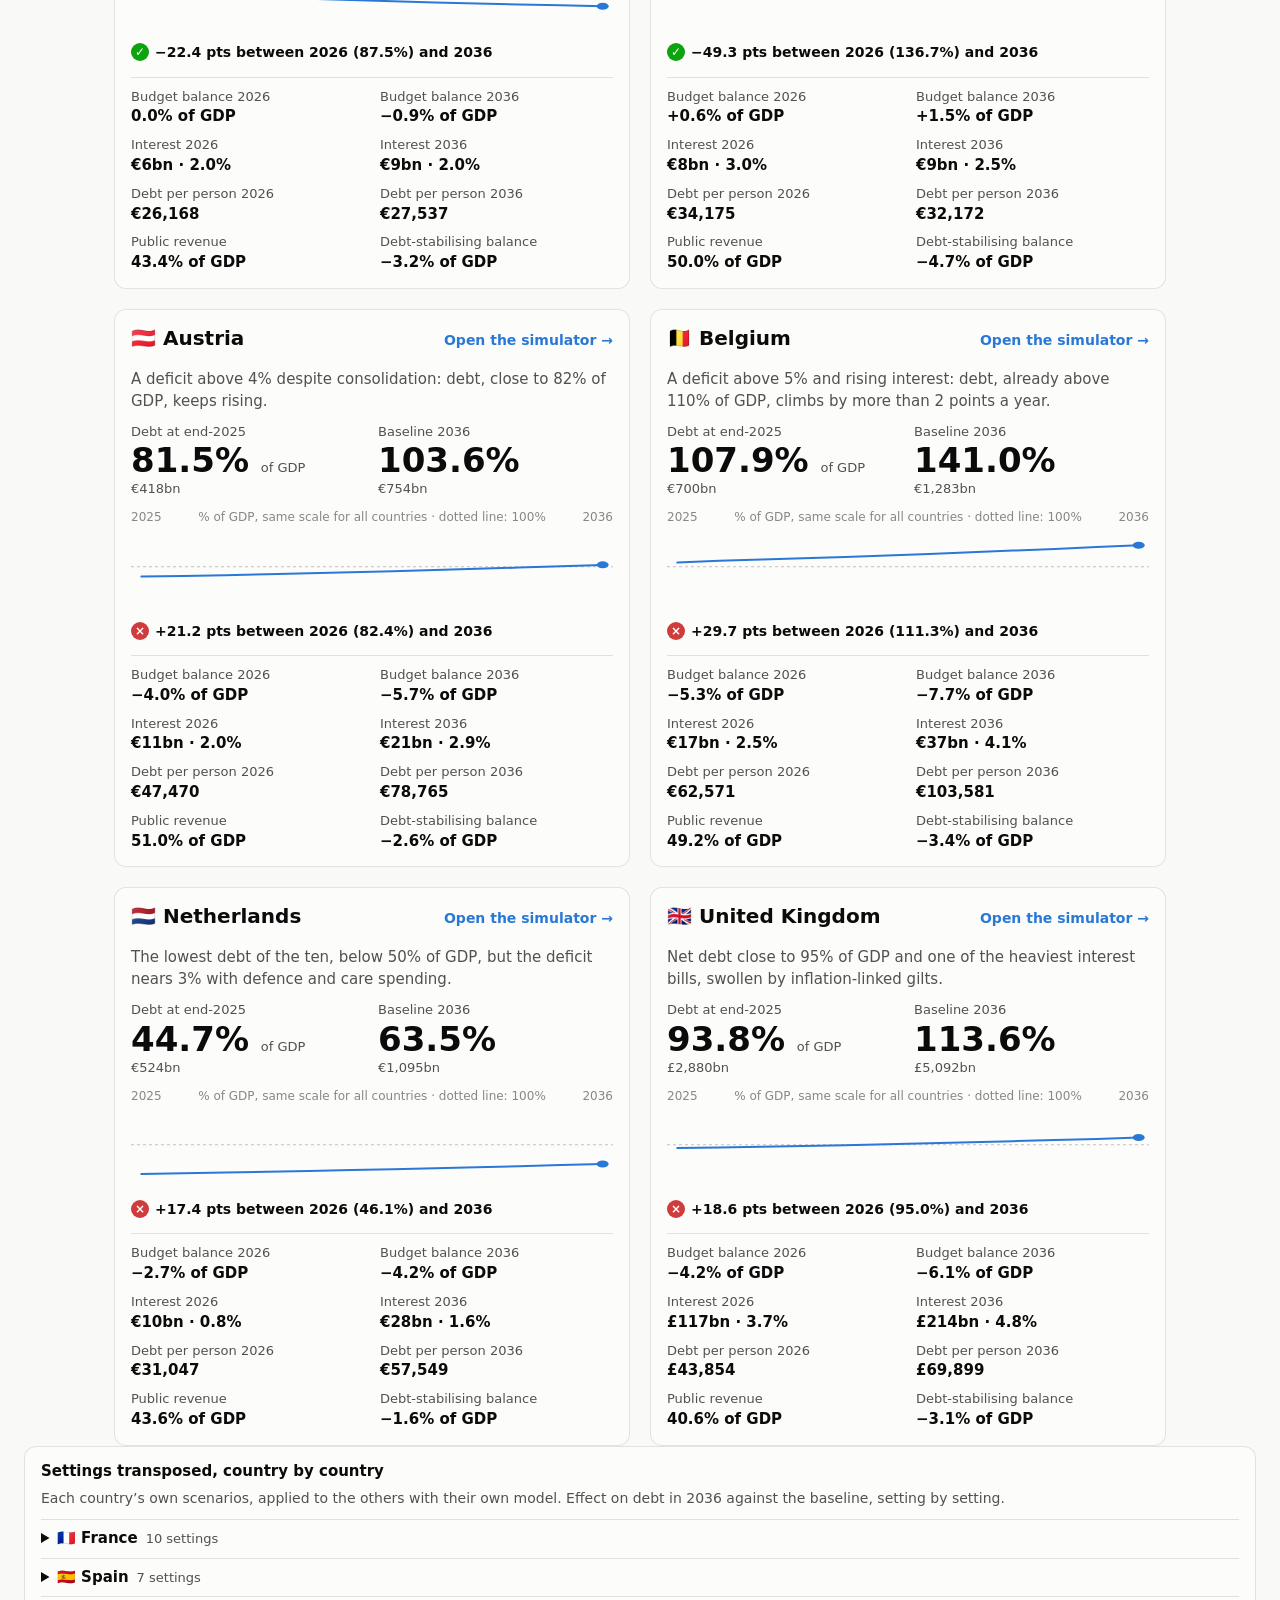
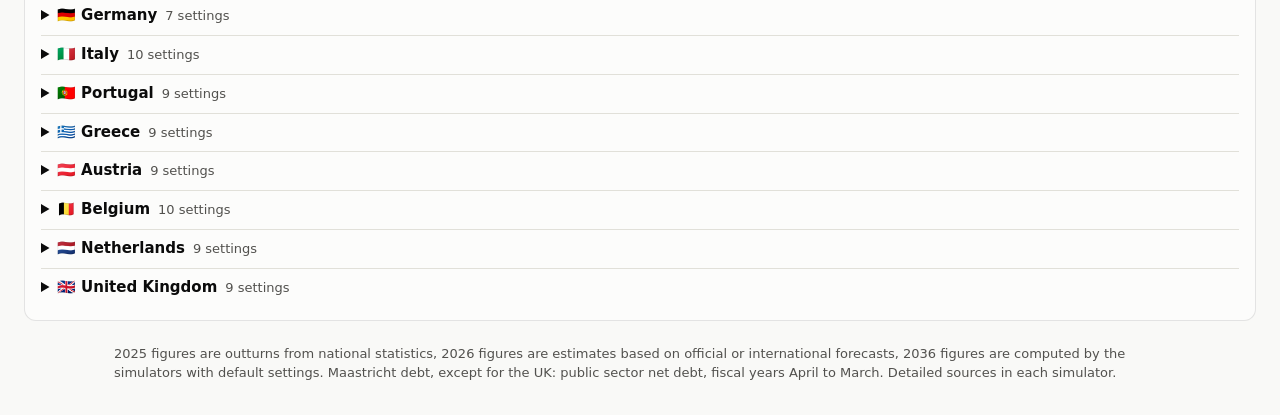
==== commit a1fd6369: "Transpose each country's scenarios to the other countries, with a changes panel Each simulator now o" ====
--- a/index.html
+++ b/index.html
@@ -8,7 +8,7 @@
     // Anciens liens de partage du simulateur français (réglages après « # ») : redirection.
     if (location.hash.length > 1) location.replace('fr/' + location.search + location.hash);
   </script>
-  <link rel="stylesheet" href="style.css?v=14">
+  <link rel="stylesheet" href="style.css?v=15">
 </head>
 <body>
   <header class="entete accueil-entete">
@@ -22,6 +22,8 @@
   </header>
 
   <main class="accueil" id="pays" aria-live="polite"></main>
+
+  <section class="transpositions" id="transpositions"></section>
 
   <p class="note accueil-note" data-t="accueil.note"></p>
 
@@ -37,6 +39,7 @@
   <script src="at/model.js?v=2"></script>
   <script src="be/model.js?v=1"></script>
   <script src="nl/model.js?v=1"></script>
-  <script src="accueil.js?v=10"></script>
+  <script src="transpositions.js?v=1"></script>
+  <script src="accueil.js?v=11"></script>
 </body>
 </html>
--- a/style.css
+++ b/style.css
@@ -260,3 +260,31 @@
   .accueil, .accueil-note { padding: 0 16px; }
   .pays-hero .valeur { font-size: 28px; }
 }
+
+/* Configurations venues d'autres pays et panneau des changements effectués. */
+.imports { display: flex; flex-wrap: wrap; align-items: center; gap: 8px 12px; }
+.imports button small.origine { font-size: 11px; color: var(--muet); letter-spacing: .03em; margin-left: 2px; }
+.changements > header button { font-size: 13px; padding: 3px 10px; }
+.changement-pays { border-top: 1px solid var(--grille); padding: 8px 0 4px; }
+.changement-pays:first-of-type { border-top: 0; }
+.changement-pays > header { display: flex; justify-content: space-between; align-items: baseline; gap: 8px; }
+.changement-pays h3 { font-size: 14px; margin: 0; }
+.changement-pays > header button { font-size: 12px; padding: 2px 8px; }
+.changement-pays ul { margin: 4px 0 0; padding-left: 20px; }
+.changement-pays li { margin: 2px 0; font-size: 14px; }
+.changement-pays .avant { color: var(--muet); text-decoration: line-through; }
+.changement-pays b { font-variant-numeric: tabular-nums; }
+
+/* Accueil : configurations transposées, pays par pays. */
+.transpositions { max-width: 1440px; margin: 0 auto 24px; padding: 0 24px; }
+.transpositions > .carte > p { margin: 4px 0 10px; color: var(--encre-2); font-size: 14px; }
+.transpositions details { border-top: 1px solid var(--grille); padding: 8px 0; }
+.transpositions details > summary { font-weight: 600; cursor: pointer; }
+.transpositions summary .resume-pays { font-weight: 400; color: var(--encre-2); font-size: 13px; margin-left: 8px; }
+.transpositions ul { list-style: none; margin: 6px 0 0; padding: 0; display: grid; gap: 6px; }
+.transpositions li { display: grid; grid-template-columns: minmax(0, 1fr) auto; gap: 2px 12px; align-items: baseline; }
+.transpositions li .detail { grid-column: 1 / -1; font-size: 13px; color: var(--encre-2); }
+.transpositions li .effet { font-variant-numeric: tabular-nums; font-weight: 600; white-space: nowrap; }
+.transpositions li .effet[data-sens="baisse"] { color: var(--bon); }
+.transpositions li .effet[data-sens="hausse"] { color: var(--critique); }
+.transpositions li a { font-size: 13px; }
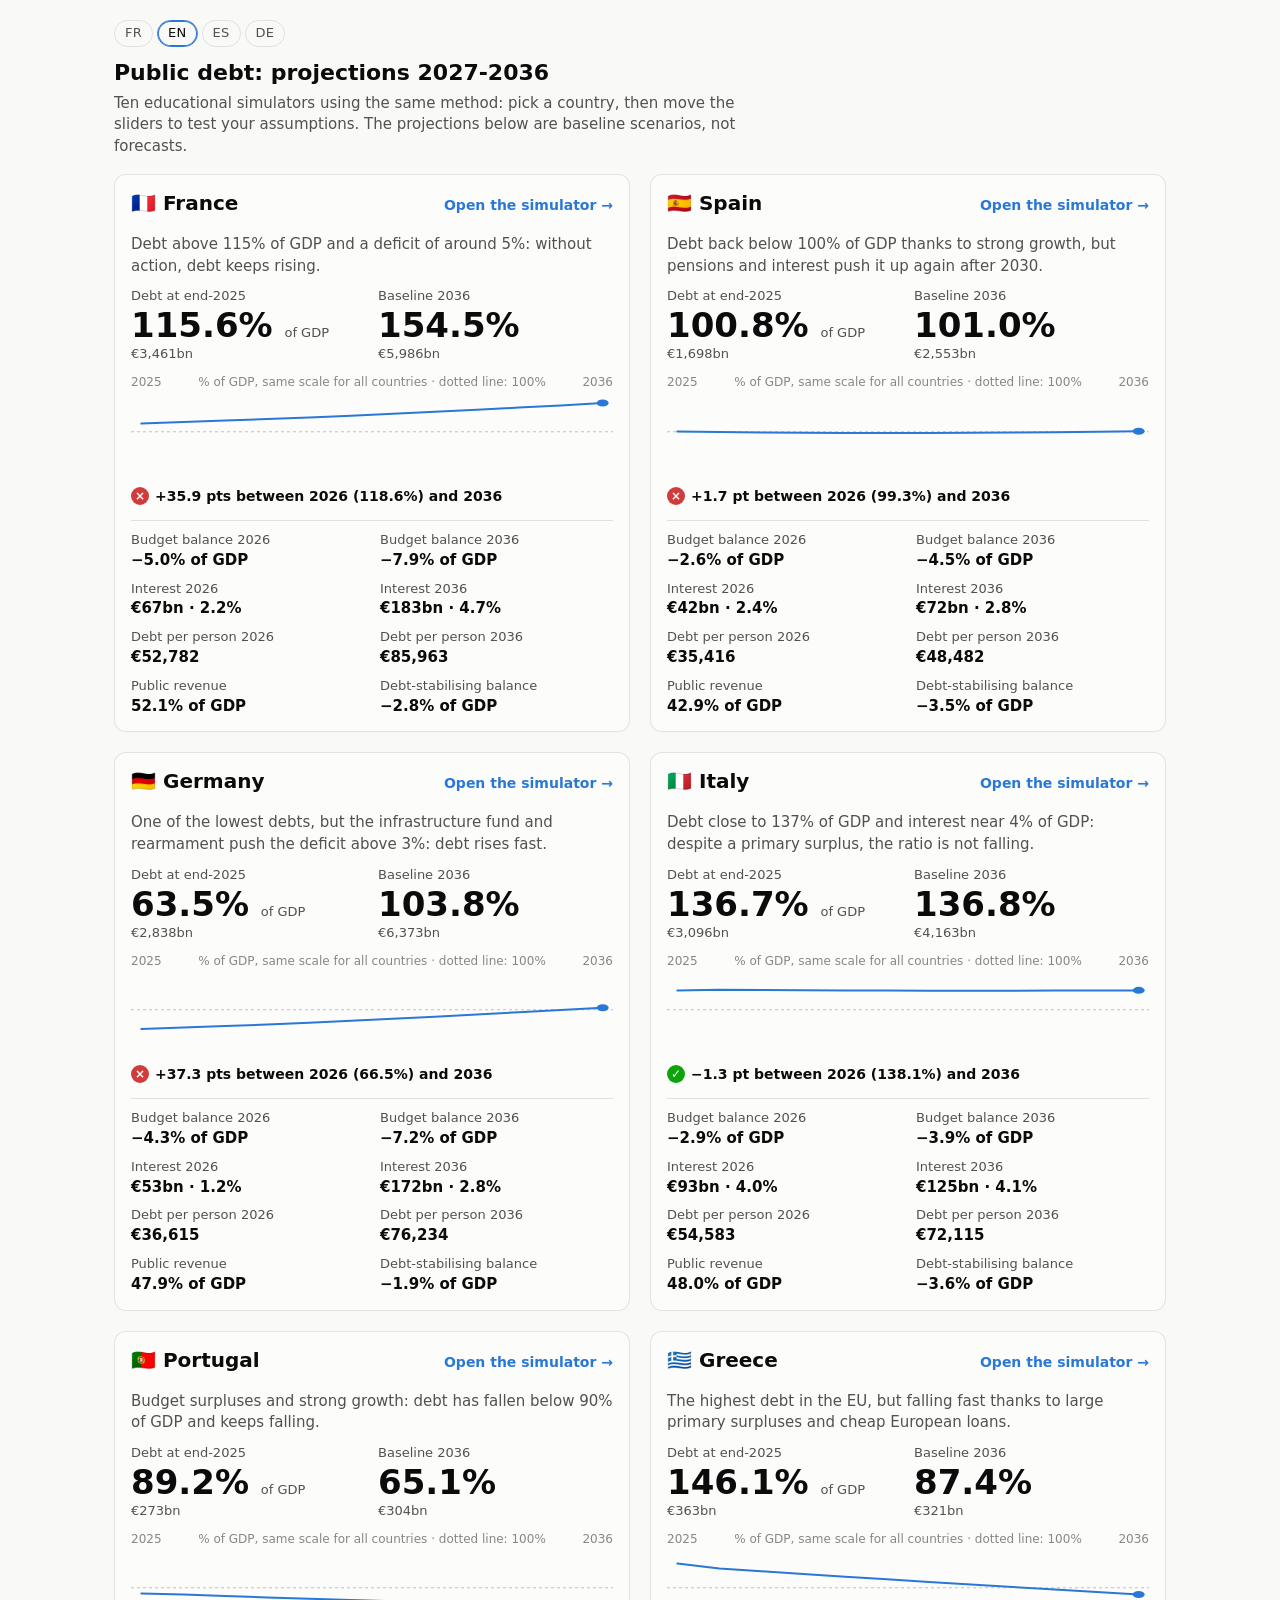
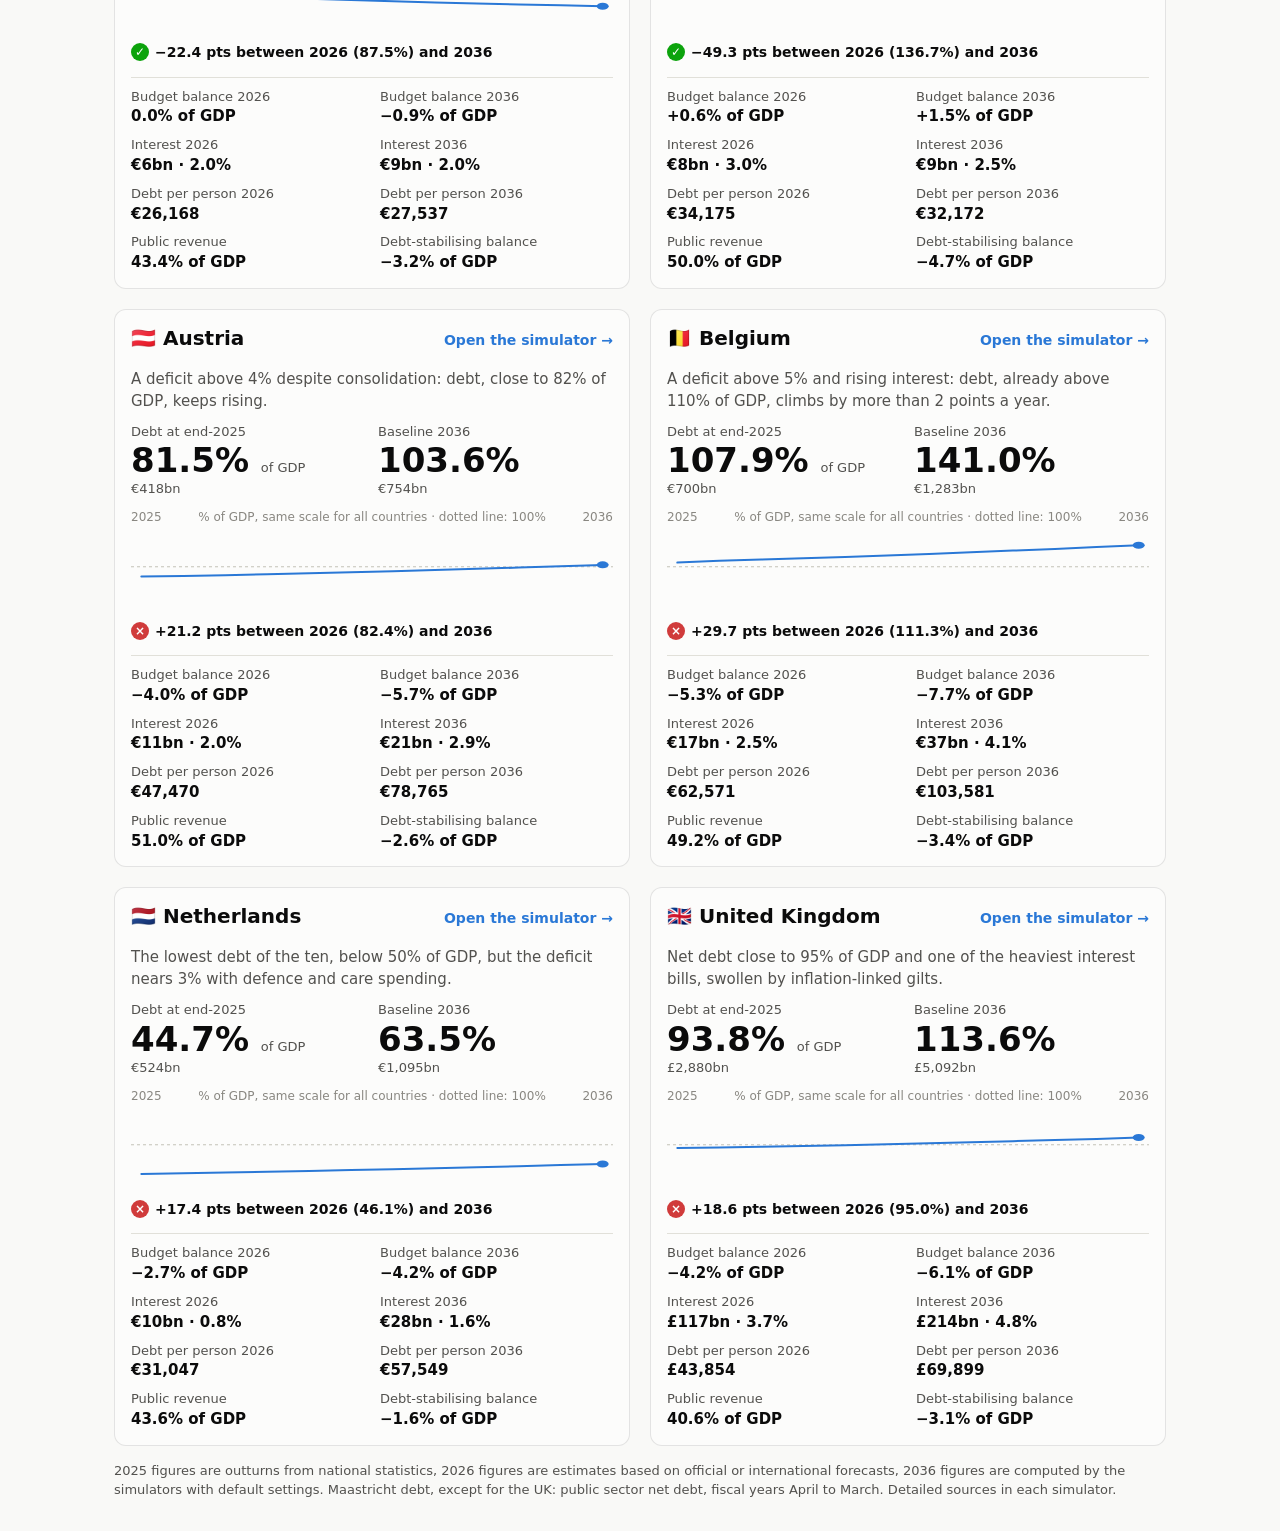
==== commit e5060266: "Add party proposals to the remaining seven simulators United Kingdom (Labour budget, Conservatives, " ====
--- a/index.html
+++ b/index.html
@@ -8,7 +8,7 @@
     // Anciens liens de partage du simulateur français (réglages après « # ») : redirection.
     if (location.hash.length > 1) location.replace('fr/' + location.search + location.hash);
   </script>
-  <link rel="stylesheet" href="style.css?v=15">
+  <link rel="stylesheet" href="style.css?v=14">
 </head>
 <body>
   <header class="entete accueil-entete">
@@ -23,23 +23,20 @@
 
   <main class="accueil" id="pays" aria-live="polite"></main>
 
-  <section class="transpositions" id="transpositions"></section>
-
   <p class="note accueil-note" data-t="accueil.note"></p>
 
   <script src="i18n.js?v=7"></script>
   <script src="fr/model.js?v=11"></script>
-  <script src="es/model.js?v=4"></script>
-  <script src="de/model.js?v=2"></script>
+  <script src="es/model.js?v=5"></script>
+  <script src="de/model.js?v=3"></script>
   <script src="uk/model.js?v=2"></script>
-  <script src="modele.js?v=1"></script>
+  <script src="modele.js?v=2"></script>
   <script src="it/model.js?v=2"></script>
   <script src="pt/model.js?v=2"></script>
   <script src="gr/model.js?v=2"></script>
   <script src="at/model.js?v=2"></script>
   <script src="be/model.js?v=1"></script>
   <script src="nl/model.js?v=1"></script>
-  <script src="transpositions.js?v=1"></script>
-  <script src="accueil.js?v=11"></script>
+  <script src="accueil.js?v=10"></script>
 </body>
 </html>
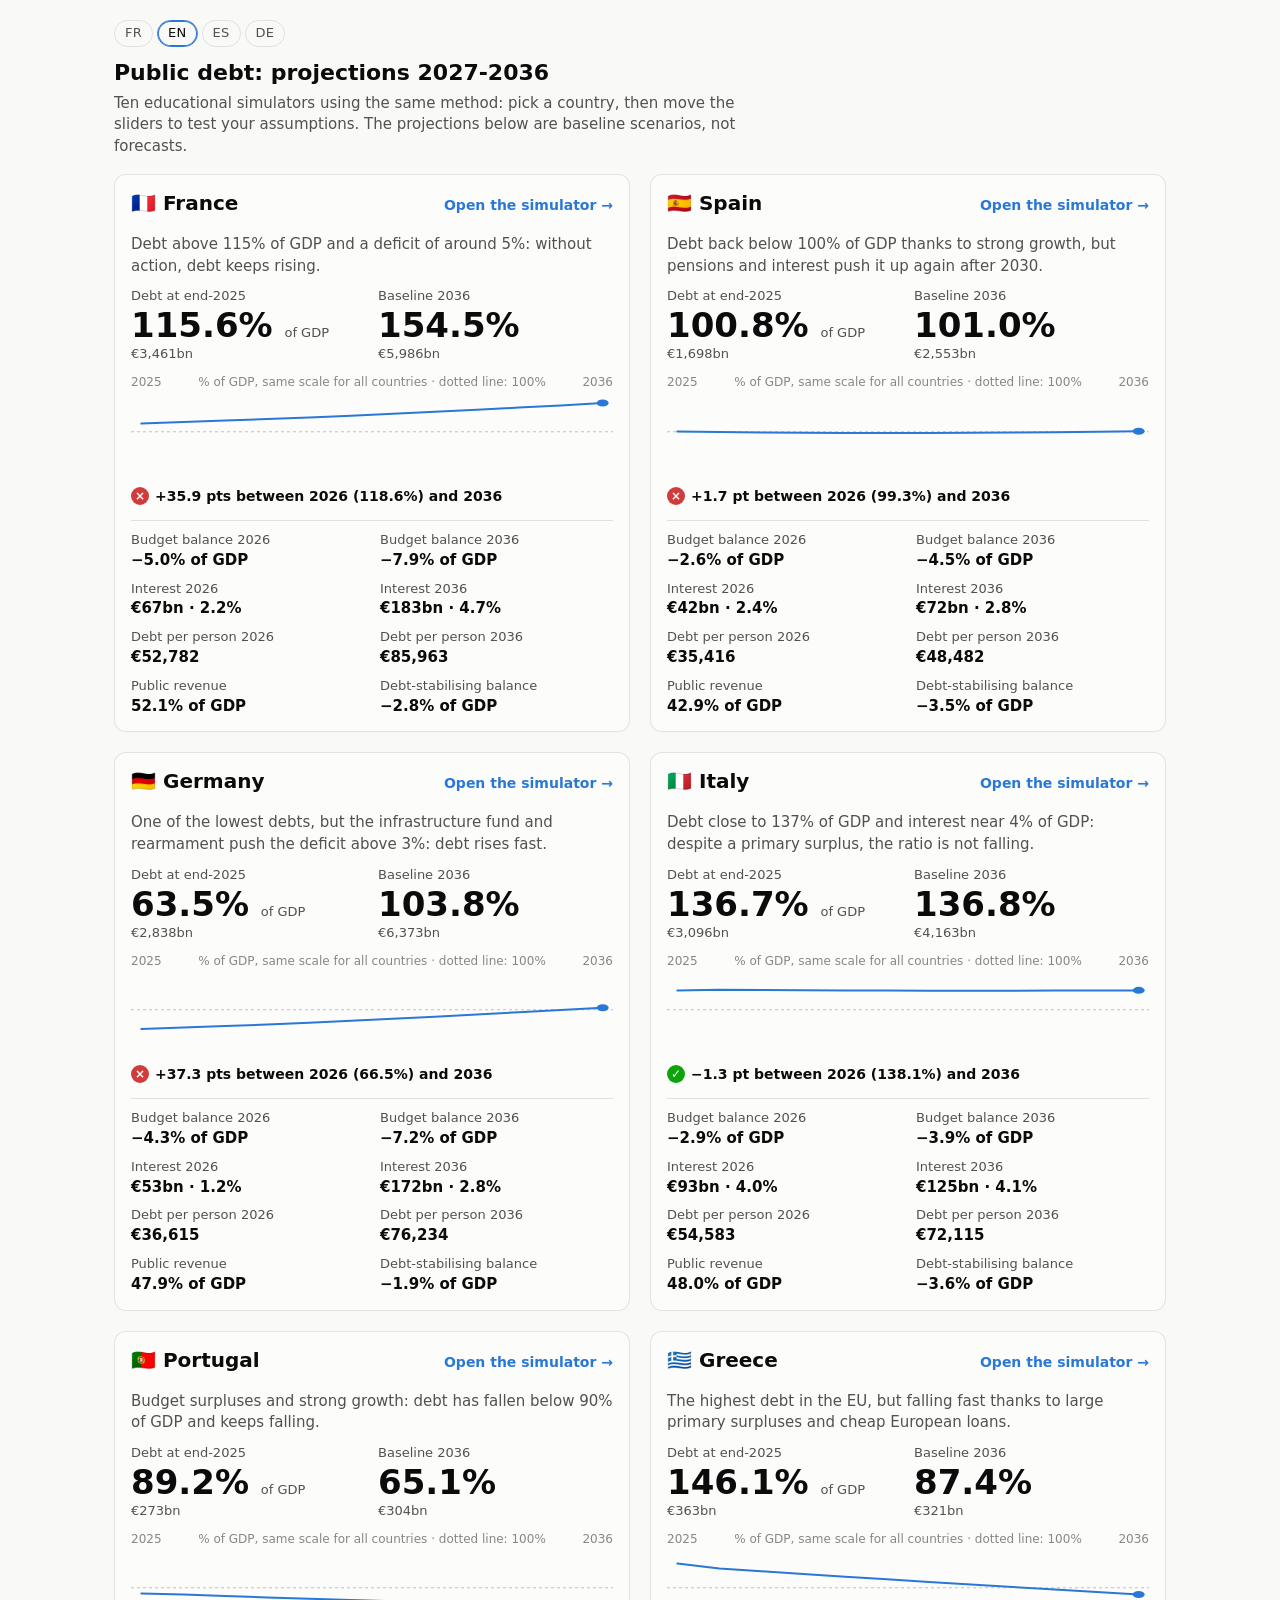
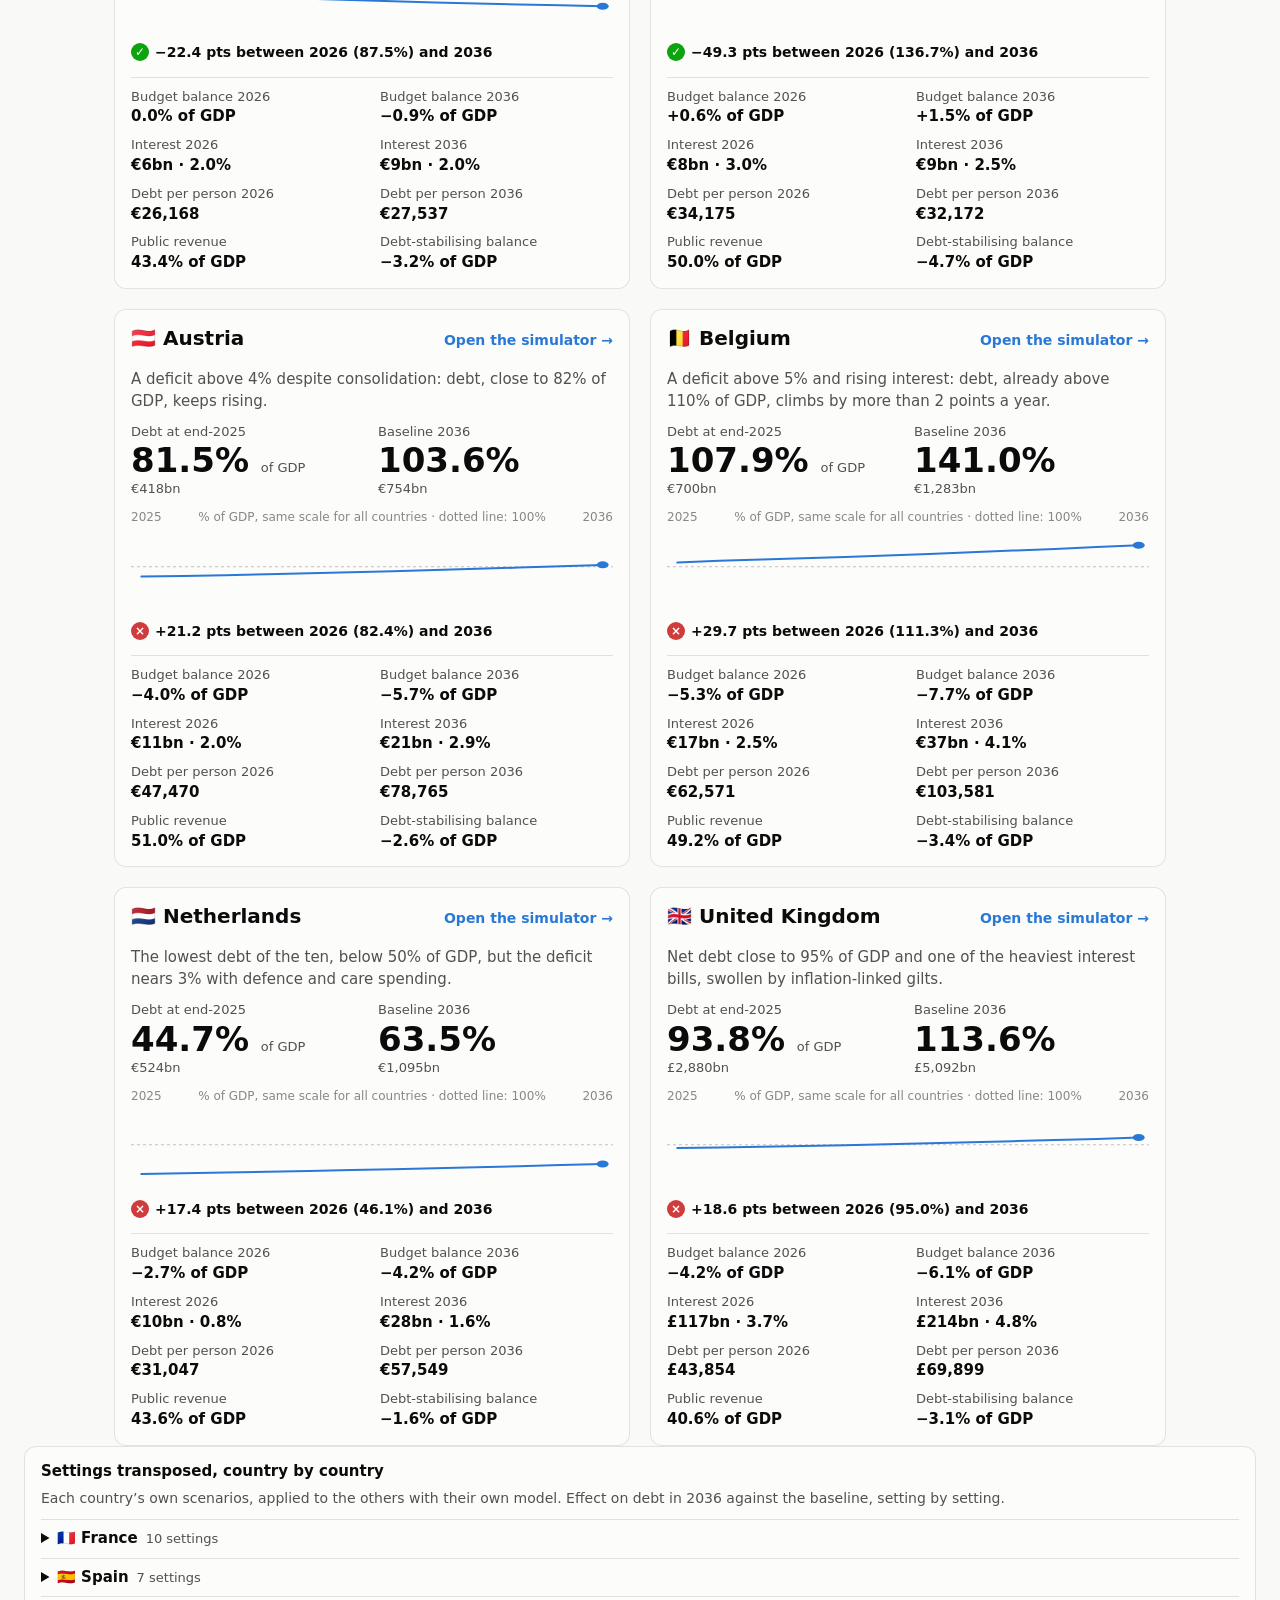
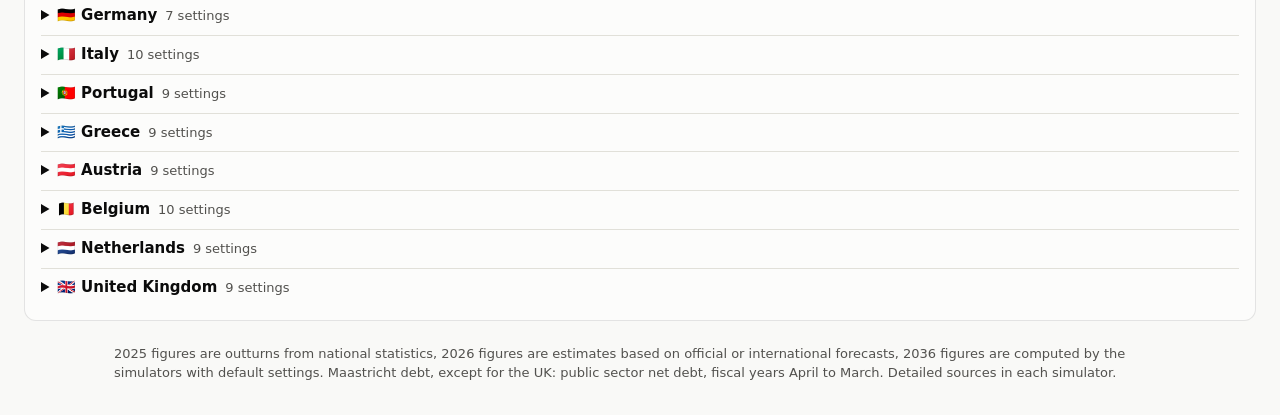
==== commit f75a698c: "Merge branch 'main' into claude/admiring-einstein-mpkmva" ====
--- a/index.html
+++ b/index.html
@@ -8,7 +8,7 @@
     // Anciens liens de partage du simulateur français (réglages après « # ») : redirection.
     if (location.hash.length > 1) location.replace('fr/' + location.search + location.hash);
   </script>
-  <link rel="stylesheet" href="style.css?v=14">
+  <link rel="stylesheet" href="style.css?v=15">
 </head>
 <body>
   <header class="entete accueil-entete">
@@ -22,6 +22,8 @@
   </header>
 
   <main class="accueil" id="pays" aria-live="polite"></main>
+
+  <section class="transpositions" id="transpositions"></section>
 
   <p class="note accueil-note" data-t="accueil.note"></p>
 
@@ -37,6 +39,7 @@
   <script src="at/model.js?v=2"></script>
   <script src="be/model.js?v=1"></script>
   <script src="nl/model.js?v=1"></script>
-  <script src="accueil.js?v=10"></script>
+  <script src="transpositions.js?v=1"></script>
+  <script src="accueil.js?v=11"></script>
 </body>
 </html>
